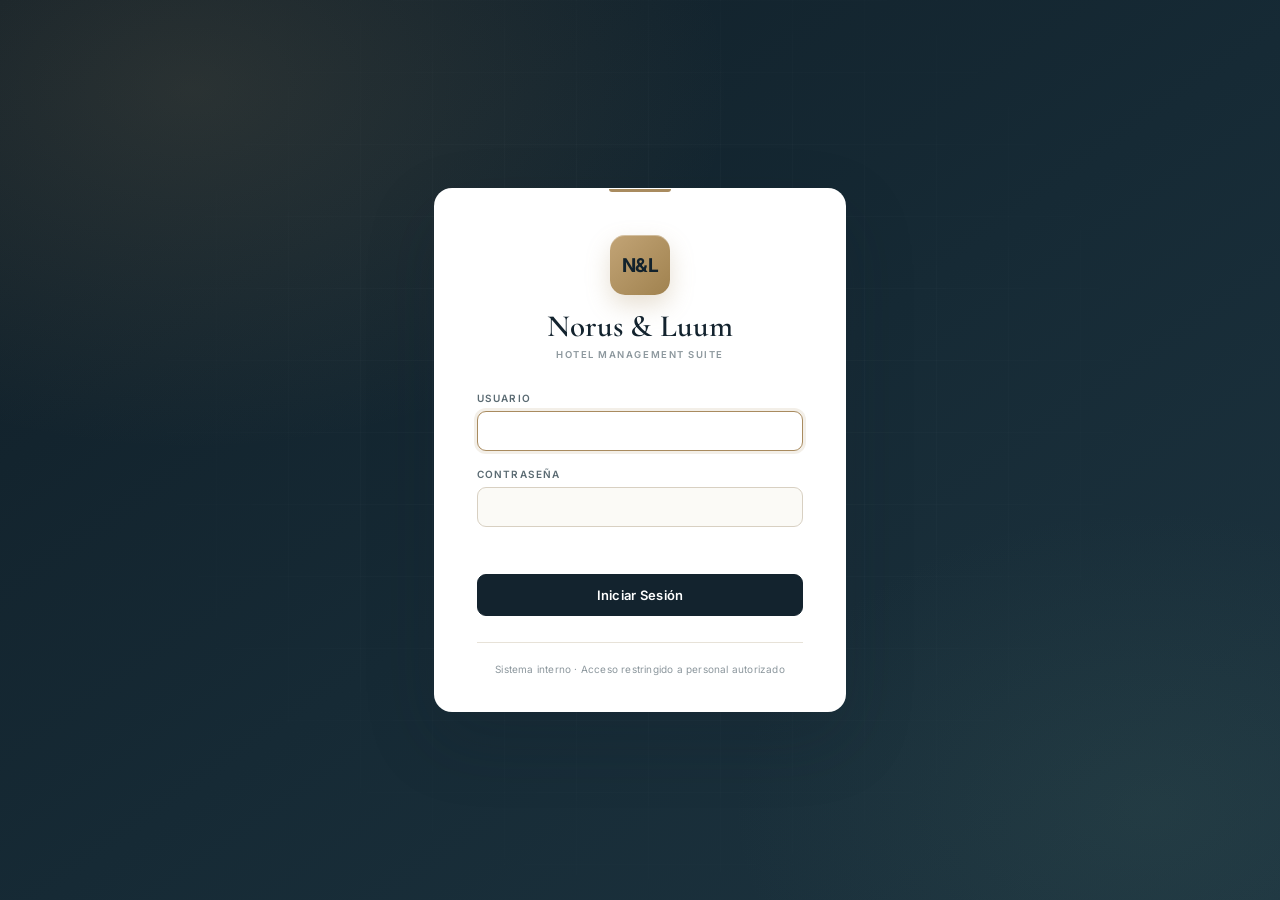
==== index.html @ a7871691 "Norus listo para Vercel" ====
<!DOCTYPE html>
<html lang="es">
<head>
    <meta charset="UTF-8">
    <meta name="viewport" content="width=device-width, initial-scale=1.0">
    <title>Norus Intelligence Platform · Dashboard Hotelero</title>
    <link rel="preconnect" href="https://fonts.googleapis.com">
    <link href="https://fonts.googleapis.com/css2?family=Cormorant+Garamond:wght@500;600;700&family=Inter:wght@300;400;500;600;700&display=swap" rel="stylesheet">
    <link rel="stylesheet" href="css/styles.css">
</head>
<body class="auth-pending">
    <div class="auth-loading" id="authLoading" role="status" aria-live="polite">
        <div class="auth-loading-card">
            <div class="brand-logo">N&amp;L</div>
            <p>Validando sesión…</p>
        </div>
    </div>
    <!-- ===== SIDEBAR ===== -->
    <aside class="sidebar" id="sidebar">
        <div class="brand">
            <div class="brand-logo">N&amp;L</div>
            <div class="brand-text">
                <h1>Norus &amp; Luum</h1>
                <span>Hotel Management Suite</span>
            </div>
        </div>
        <nav class="nav">
            <button class="nav-item active" data-view="resumen" title="Resumen Ejecutivo">
                <span class="nav-icon" aria-hidden="true"><svg viewBox="0 0 24 24" fill="none" stroke="currentColor" stroke-width="1.7" stroke-linecap="round" stroke-linejoin="round"><rect x="3" y="3" width="7" height="7" rx="1.5"/><rect x="14" y="3" width="7" height="7" rx="1.5"/><rect x="3" y="14" width="7" height="7" rx="1.5"/><rect x="14" y="14" width="7" height="7" rx="1.5"/></svg></span><span>Resumen Ejecutivo</span>
            </button>
            <button class="nav-item" data-view="ocupacion" title="Ocupación y Tarifas">
                <span class="nav-icon" aria-hidden="true"><svg viewBox="0 0 24 24" fill="none" stroke="currentColor" stroke-width="1.7" stroke-linecap="round" stroke-linejoin="round"><path d="M3 17l6-6 4 4 8-8"/><path d="M14 7h7v7"/></svg></span><span>Ocupación y Tarifas</span>
            </button>
            <button class="nav-item" data-view="habitaciones" title="Desempeño por tipo de habitación">
                <span class="nav-icon" aria-hidden="true"><svg viewBox="0 0 24 24" fill="none" stroke="currentColor" stroke-width="1.7" stroke-linecap="round" stroke-linejoin="round"><path d="M3 20V9a2 2 0 0 1 2-2h14a2 2 0 0 1 2 2v11"/><path d="M3 20h18"/><path d="M7 7V5a1 1 0 0 1 1-1h2a1 1 0 0 1 1 1v2"/><path d="M13 11h3"/></svg></span><span>Habitaciones</span>
            </button>
            <button class="nav-item" data-view="ingresos" title="Ingresos y Canales">
                <span class="nav-icon" aria-hidden="true"><svg viewBox="0 0 24 24" fill="none" stroke="currentColor" stroke-width="1.7" stroke-linecap="round" stroke-linejoin="round"><rect x="3" y="5" width="18" height="14" rx="2"/><path d="M3 10h18M7 15h4"/></svg></span><span>Ingresos y Canales</span>
            </button>
            <button class="nav-item" data-view="reservas" title="Anticipación y Nacionalidad">
                <span class="nav-icon" aria-hidden="true"><svg viewBox="0 0 24 24" fill="none" stroke="currentColor" stroke-width="1.7" stroke-linecap="round" stroke-linejoin="round"><rect x="3" y="5" width="18" height="16" rx="2"/><path d="M16 3v4M8 3v4M3 11h18"/></svg></span><span>Reservas y Mercados</span>
            </button>
            <button class="nav-item" data-view="marca" title="Comparación por propiedad">
                <span class="nav-icon" aria-hidden="true"><svg viewBox="0 0 24 24" fill="none" stroke="currentColor" stroke-width="1.7" stroke-linecap="round" stroke-linejoin="round"><path d="M4 21V6l8-3 8 3v15"/><path d="M9 21v-4h6v4"/><path d="M9 9h.01M15 9h.01M9 13h.01M15 13h.01"/></svg></span><span>Comparativa por propiedad</span>
            </button>
            <button class="nav-item" data-view="mercado" title="Benchmark con el mercado hotelero">
                <span class="nav-icon" aria-hidden="true"><svg viewBox="0 0 24 24" fill="none" stroke="currentColor" stroke-width="1.7" stroke-linecap="round" stroke-linejoin="round"><path d="M3 21h18"/><path d="M6 21V13"/><path d="M12 21V4"/><path d="M18 21V9"/><path d="M4 10l6-6 5 4 5-5"/></svg></span><span>Mercado</span>
            </button>
            <button class="nav-item" data-view="incidencias" title="Incidencias y Satisfacción">
                <span class="nav-icon" aria-hidden="true"><svg viewBox="0 0 24 24" fill="none" stroke="currentColor" stroke-width="1.7" stroke-linecap="round" stroke-linejoin="round"><path d="M12 3l2.9 6 6.6.9-4.8 4.6 1.2 6.5L12 18l-5.9 3 1.2-6.5L2.5 9.9 9.1 9z"/></svg></span><span>Incidencias y Satisfacción</span>
            </button>
            <button class="nav-item" data-view="operaciones" title="Operación hotelera diaria">
                <span class="nav-icon" aria-hidden="true"><svg viewBox="0 0 24 24" fill="none" stroke="currentColor" stroke-width="1.7" stroke-linecap="round" stroke-linejoin="round"><path d="M4 6h16M4 12h16M4 18h16"/><circle cx="9" cy="6" r="2"/><circle cx="15" cy="12" r="2"/><circle cx="8" cy="18" r="2"/></svg></span><span>Operación Hotelera</span>
            </button>
            <button class="nav-item" data-view="base" title="Gestión de Base de Datos (CRUD)">
                <span class="nav-icon" aria-hidden="true"><svg viewBox="0 0 24 24" fill="none" stroke="currentColor" stroke-width="1.7" stroke-linecap="round" stroke-linejoin="round"><ellipse cx="12" cy="5" rx="8" ry="3"/><path d="M4 5v14c0 1.7 3.6 3 8 3s8-1.3 8-3V5"/><path d="M4 12c0 1.7 3.6 3 8 3s8-1.3 8-3"/></svg></span><span>Base de Datos</span>
            </button>
            <button class="nav-item" data-view="auditoria" title="Registro de actividad y seguridad">
                <span class="nav-icon" aria-hidden="true"><svg viewBox="0 0 24 24" fill="none" stroke="currentColor" stroke-width="1.7" stroke-linecap="round" stroke-linejoin="round"><path d="M12 3l8 3v6c0 5-3.5 8-8 9-4.5-1-8-4-8-9V6z"/><path d="M9 12l2 2 4-4"/></svg></span><span>Auditoría</span>
            </button>
            <button class="nav-item" data-view="seguridad" title="Seguridad, MFA y permisos">
                <span class="nav-icon" aria-hidden="true"><svg viewBox="0 0 24 24" fill="none" stroke="currentColor" stroke-width="1.7" stroke-linecap="round" stroke-linejoin="round"><rect x="5" y="10" width="14" height="11" rx="2"/><path d="M8 10V7a4 4 0 0 1 8 0v3"/></svg></span><span>Seguridad y Acceso</span>
            </button>
        </nav>
        <div class="sidebar-foot">
            <div class="period-select">
                <label for="granularidad">Agrupar por</label>
                <select id="granularidad" aria-label="Agrupar métricas por">
                    <option value="dia">Día</option>
                    <option value="semana">Semana</option>
                    <option value="mes" selected>Mes</option>
                    <option value="anio">Año</option>
                </select>
            </div>
            <div class="period-select">
                <label for="desde">Desde</label>
                <input type="date" id="desde" aria-label="Fecha desde">
            </div>
            <div class="period-select">
                <label for="hasta">Hasta</label>
                <input type="date" id="hasta" aria-label="Fecha hasta">
            </div>
            <div class="period-select">
                <label for="propiedad">Propiedad</label>
                <select id="propiedad" aria-label="Filtrar por propiedad">
                    <option value="">Todas las propiedades</option>
                </select>
            </div>
            <div class="period-select">
                <label for="moneda">Moneda de análisis</label>
                <select id="moneda"><option value="CLP">CLP</option></select>
            </div>
            <div class="estado" id="estadoPMS">
                <span class="dot"></span> <span id="estadoTexto">Sin integración directa al PMS · importa una exportación</span>
            </div>
        </div>
    </aside>

    <!-- ===== MAIN ===== -->
    <main class="main">
        <header class="topbar">
            <button class="menu-toggle" id="menuToggle" aria-label="Abrir menú"><svg viewBox="0 0 24 24" fill="none" stroke="currentColor" stroke-width="1.8" stroke-linecap="round" aria-hidden="true"><path d="M4 7h16M4 12h16M4 17h16"/></svg></button>
            <div class="topbar-title">
                <h2 id="viewTitle">Resumen Ejecutivo</h2>
                <p id="viewSubtitle">Indicadores consolidados de gestión comercial y operativa</p>
            </div>
            <div class="topbar-actions">
                <button class="btn btn-upload" id="btnUpload"><svg viewBox="0 0 24 24" fill="none" stroke="currentColor" stroke-width="1.8" stroke-linecap="round" stroke-linejoin="round" aria-hidden="true"><path d="M12 16V4"/><path d="M7 9l5-5 5 5"/><path d="M4 20h16"/></svg><span>Subir Datos</span></button>
                <button class="btn btn-export" id="btnExport"><svg viewBox="0 0 24 24" fill="none" stroke="currentColor" stroke-width="1.8" stroke-linecap="round" stroke-linejoin="round" aria-hidden="true"><path d="M6 9V3h12v6"/><rect x="4" y="9" width="16" height="8" rx="2"/><path d="M8 17h8v4H8z"/></svg><span>Imprimir / PDF</span></button>
                <button class="btn btn-export" id="btnCSV"><svg viewBox="0 0 24 24" fill="none" stroke="currentColor" stroke-width="1.8" stroke-linecap="round" stroke-linejoin="round" aria-hidden="true"><path d="M12 4v12"/><path d="M7 11l5 5 5-5"/><path d="M4 20h16"/></svg><span>CSV</span></button>
                <div class="user-badge">
                    <div class="avatar">AD</div>
                    <button class="btn btn-logout" id="btnLogout" title="Cerrar sesión">Salir</button>
                </div>
            </div>
        </header>

        <div class="data-alert" id="dataAlert" role="status" hidden>
            <div>
                <strong>Aún no hay métricas cargadas.</strong>
                <span>Importa una exportación autorizada del PMS para activar los indicadores comerciales. Los módulos de operación hotelera funcionan de forma independiente.</span>
            </div>
            <button class="btn btn-primary" type="button" id="dataAlertUpload">Importar datos</button>
        </div>

        <!-- ===== VIEW: RESUMEN ===== -->
        <section class="view active" id="view-resumen">
            <div class="kpi-grid" id="kpiResumen"></div>
            <div class="grid-2">
                <div class="card">
                    <div class="card-head">
                        <h3 id="titleIngresos">Ingresos Mensuales</h3>
                        <span class="badge">RevPAR</span>
                    </div>
                    <canvas id="chartIngresos"></canvas>
                </div>
                <div class="card">
                    <div class="card-head">
                        <h3 id="titleOcupacionTarifa">Ocupación vs Tarifa Promedio</h3>
                        <span class="badge">Combinado</span>
                    </div>
                    <canvas id="chartOcupacionTarifa"></canvas>
                </div>
            </div>
            <div class="grid-3">
                <div class="card">
                    <div class="card-head"><h3>Participación por Canal</h3></div>
                    <canvas id="chartCanales"></canvas>
                </div>
                <div class="card">
                    <div class="card-head"><h3>Nacionalidades</h3></div>
                    <canvas id="chartNacionalidad"></canvas>
                </div>
                <div class="card">
                    <div class="card-head"><h3>Puntuación NPS</h3></div>
                    <div class="nps-box">
                        <div class="nps-score" id="npsScore">72</div>
                        <div class="nps-label">Índice NPS</div>
                        <div class="nps-gauge"><span id="npsGaugeFill"></span></div>
                        <p class="nps-legend">Promotores <b id="npsPromotores">58%</b> · Neutros <b id="npsNeutros">33%</b> · Detractores <b id="npsDetractores">9%</b></p>
                    </div>
                </div>
            </div>
        </section>

        <!-- ===== VIEW: OCUPACIÓN ===== -->
        <section class="view" id="view-ocupacion">
            <div class="kpi-grid" id="kpiOcupacion"></div>
            <div class="grid-2">
                <div class="card">
                    <div class="card-head"><h3 id="titleOcupacionMes">Ocupación por Mes</h3><span class="badge">%</span></div>
                    <canvas id="chartOcupacionMes"></canvas>
                </div>
                <div class="card">
                    <div class="card-head"><h3 id="titleADR">ADR vs RevPAR</h3><span class="badge" data-currency-label>Moneda</span></div>
                    <canvas id="chartADR"></canvas>
                </div>
            </div>
            <div class="grid-2">
                <div class="card">
                    <div class="card-head"><h3>Tarifa Promedio por Segmento</h3></div>
                    <canvas id="chartTarifaSegmento"></canvas>
                </div>
                <div class="card">
                    <div class="card-head"><h3>Ocupación por Día de Semana</h3></div>
                    <canvas id="chartDiaSemana"></canvas>
                </div>
            </div>
        </section>

        <!-- ===== VIEW: INGRESOS ===== -->
        <section class="view" id="view-ingresos">
            <div class="kpi-grid" id="kpiIngresos"></div>
            <div class="grid-2">
                <div class="card">
                    <div class="card-head"><h3>Ingresos por Canal de Venta</h3></div>
                    <canvas id="chartIngresosCanal"></canvas>
                </div>
                <div class="card">
                    <div class="card-head"><h3>Aportación por Canal (%)</h3></div>
                    <canvas id="chartAportacionCanal"></canvas>
                </div>
            </div>
            <div class="card">
                <div class="card-head"><h3>Ingresos por Tipo de Habitación</h3></div>
                <canvas id="chartIngresosHabitacion"></canvas>
            </div>
        </section>

        <!-- ===== VIEW: RESERVAS ===== -->
        <section class="view" id="view-reservas">
            <div class="kpi-grid" id="kpiReservas"></div>
            <div class="grid-2">
                <div class="card">
                    <div class="card-head"><h3>Anticipación de Reservas (Días)</h3></div>
                    <canvas id="chartAnticipacion"></canvas>
                </div>
                <div class="card">
                    <div class="card-head"><h3>Nacionalidad de Huéspedes</h3></div>
                    <canvas id="chartNacionalidad2"></canvas>
                </div>
            </div>
            <div class="grid-2">
                <div class="card">
                    <div class="card-head"><h3>Distribución por Nacionalidad</h3></div>
                    <canvas id="chartNacionalidadTorta"></canvas>
                </div>
                <div class="card">
                    <div class="card-head"><h3>Anticipación por Canal</h3></div>
                    <canvas id="chartAnticipacionCanal"></canvas>
                </div>
            </div>
        </section>

        <!-- ===== VIEW: COMPARATIVA POR PROPIEDAD ===== -->
        <section class="view" id="view-marca">
            <div class="kpi-grid" id="kpiMarca"></div>
            <div class="grid-2">
                <div class="card">
                    <div class="card-head"><h3>Ocupación Mensual por Marca</h3><span class="badge">%</span></div>
                    <canvas id="chartOcupacionMarca"></canvas>
                </div>
                <div class="card">
                    <div class="card-head"><h3>Tarifa Promedio (ADR) por Marca</h3><span class="badge" data-currency-label>Moneda</span></div>
                    <canvas id="chartADRMarca"></canvas>
                </div>
            </div>
            <div class="grid-2">
                <div class="card">
                    <div class="card-head"><h3>Ingresos Mensuales por Marca</h3><span class="badge" data-currency-label>Moneda</span></div>
                    <canvas id="chartIngresosMarca"></canvas>
                </div>
                <div class="card">
                    <div class="card-head"><h3>Estacionalidad por segmento (reservas por mes)</h3><span class="badge">demanda</span></div>
                    <canvas id="chartEstacionalidad"></canvas>
                </div>
            </div>
            <div class="grid-2">
                <div class="card">
                    <div class="card-head"><h3>ADR y ocupación mensual</h3><span class="badge">revenue</span></div>
                    <canvas id="chartRevenue"></canvas>
                </div>
                <div class="card">
                    <div class="card-head"><h3>Mix de Nacionalidades por Marca</h3><span class="badge">mercado</span></div>
                    <canvas id="chartNacionalidadMarca"></canvas>
                </div>
            </div>
            <div class="card">
                <div class="card-head"><h3>Participación de Ingresos por Marca (Unificación)</h3><span class="badge">visión consolidada</span></div>
                <canvas id="chartIngresosTortaMarca"></canvas>
            </div>
        </section>

        <!-- ===== VIEW: INCIDENCIAS ===== -->
        <section class="view" id="view-incidencias">
            <div class="kpi-grid" id="kpiIncidencias"></div>
            <div class="grid-2">
                <div class="card">
                    <div class="card-head"><h3>Incidencias por Tipo</h3></div>
                    <canvas id="chartIncidencias"></canvas>
                </div>
                <div class="card">
                    <div class="card-head"><h3>Tiempo de Resolución (Horas)</h3></div>
                    <canvas id="chartResolucion"></canvas>
                </div>
            </div>
            <div class="grid-2">
                <div class="card">
                    <div class="card-head"><h3>Satisfacción por Área</h3></div>
                    <canvas id="chartSatisfaccionArea"></canvas>
                </div>
                <div class="card">
                    <div class="card-head"><h3>Encuestas de Satisfacción</h3></div>
                    <canvas id="chartEncuestas"></canvas>
                </div>
            </div>
        </section>

        <!-- ===== VIEW: HABITACIONES ===== -->
        <section class="view" id="view-habitaciones">
            <div class="ops-toolbar">
                <label for="roomProperty">Propiedad</label>
                <select id="roomProperty" aria-label="Propiedad para habitaciones"><option value="">Todas las propiedades</option></select>
                <button class="btn btn-ghost" id="roomRefresh" type="button"><svg viewBox="0 0 24 24" fill="none" stroke="currentColor" stroke-width="1.8" stroke-linecap="round" stroke-linejoin="round" aria-hidden="true"><path d="M20 11a8 8 0 1 0-2.3 5.6"/><path d="M20 4v7h-7"/></svg><span>Actualizar habitaciones</span></button>
            </div>
            <div class="kpi-grid" id="roomKpis" aria-live="polite"></div>
            <div class="grid-2">
                <article class="card">
                    <div class="card-head"><h3>Ocupación, ADR y RevPAR por tipo</h3><span class="badge">capacidad declarada</span></div>
                    <div class="table-wrap">
                        <table class="crud-table" id="roomTypesTable">
                            <thead>
                                <tr>
                                    <th>Propiedad</th>
                                    <th>Tipo de habitación</th>
                                    <th>Habitaciones</th>
                                    <th>Reservas</th>
                                    <th>Noches</th>
                                    <th>Ocupación</th>
                                    <th>ADR</th>
                                    <th>RevPAR</th>
                                </tr>
                            </thead>
                            <tbody></tbody>
                        </table>
                    </div>
                    <p class="ops-empty" id="roomTypesEmpty" hidden>Sin tipos configurados. Declara la capacidad para calcular ocupación por tipo.</p>
                </article>
                <article class="card">
                    <div class="card-head"><h3>Mix de noches vendidas por tipo</h3><span class="badge">reservas del período</span></div>
                    <canvas id="chartRoomMix" height="260"></canvas>
                </article>
            </div>
            <article class="card view-block">
                <div class="card-head">
                    <h3>Ocupación y tarifas por dormitorio</h3>
                    <span class="badge" id="roomNumberCount">0</span>
                </div>
                <p class="ops-note">Desglose por número de habitación: noches vendidas, ocupación del período, ADR, ingresos e incidencias abiertas. Pulsa una incidencia para abrir su contexto de huésped en Operación Hotelera.</p>
                <div class="table-wrap room-detail-wrap">
                    <table class="crud-table" id="roomNumberTable">
                        <thead>
                            <tr>
                                <th>Habitación</th>
                                <th>Propiedad</th>
                                <th>Tipo</th>
                                <th>Huésped actual</th>
                                <th>Reservas</th>
                                <th>Noches</th>
                                <th>Ocupación</th>
                                <th>ADR</th>
                                <th>Ingresos</th>
                                <th>Incidencias</th>
                            </tr>
                        </thead>
                        <tbody></tbody>
                    </table>
                </div>
                <p class="ops-empty" id="roomNumberEmpty" hidden>Sin estancias con número de habitación para el período seleccionado.</p>
            </article>
            <div class="grid-2 view-block">
                <article class="card">
                    <div class="card-head"><h3>Capacidad declarada</h3><span class="badge">obligatoria</span></div>
                    <p class="ops-note">La ocupación por tipo solo se calcula con la capacidad declarada aquí. Si falta, la plataforma muestra «—» en lugar de estimar habitaciones.</p>
                    <form id="capacityForm" class="ops-form">
                        <label class="ops-field">Propiedad
                            <select id="capProperty" name="marca_id" required><option value="">Selecciona una propiedad</option></select>
                        </label>
                        <label class="ops-field">Tipo de habitación
                            <select id="capType" name="tipo_habitacion" required><option value="">Selecciona un tipo</option></select>
                        </label>
                        <label class="ops-field">Habitaciones disponibles
                            <input type="number" id="capRooms" name="habitaciones" min="0" step="1" value="0" required>
                        </label>
                        <button class="btn btn-primary" type="submit" id="capSave">Guardar capacidad</button>
                    </form>
                    <div class="table-wrap" style="margin-top:16px">
                        <table class="crud-table" id="capacityTable">
                            <thead>
                                <tr><th>Propiedad</th><th>Tipo</th><th>Habitaciones</th><th>Actualizado por</th><th>Acción</th></tr>
                            </thead>
                            <tbody></tbody>
                        </table>
                    </div>
                    <p class="ops-empty" id="capacityEmpty" hidden>Sin capacidad declarada todavía.</p>
                </article>
                <article class="card">
                    <div class="card-head"><h3>Detalle de estancias</h3><span class="badge" id="roomDetailCount">0</span></div>
                    <div class="table-wrap room-detail-wrap">
                        <table class="crud-table" id="roomDetailTable">
                            <thead>
                                <tr>
                                    <th>Habitación</th>
                                    <th>Propiedad</th>
                                    <th>Tipo</th>
                                    <th>Huésped</th>
                                    <th>Entrada</th>
                                    <th>Noches</th>
                                    <th>Valor</th>
                                    <th>Incid.</th>
                                </tr>
                            </thead>
                            <tbody></tbody>
                        </table>
                    </div>
                    <p class="ops-empty" id="roomDetailEmpty" hidden>Sin estancias para el período seleccionado.</p>
                </article>
            </div>
        </section>

        <!-- ===== VIEW: MERCADO ===== -->
        <section class="view" id="view-mercado">
            <div class="ops-toolbar">
                <label for="marketMetric">Métrica</label>
                <select id="marketMetric" aria-label="Métrica de comparación">
                    <option value="adr">ADR</option>
                    <option value="precio">Precio público a largo plazo</option>
                    <option value="revpar">RevPAR</option>
                    <option value="ocupacion">Ocupación</option>
                </select>
                <label for="marketProperty">Propiedad</label>
                <select id="marketProperty" aria-label="Propiedad para comparación"><option value="">Todas las propiedades</option></select>
                <label for="marketGranularity">Granularidad</label>
                <select id="marketGranularity" aria-label="Granularidad de comparación">
                    <option value="mes">Mes</option>
                    <option value="anio">Año</option>
                </select>
                <button class="btn btn-ghost" id="marketRefresh" type="button"><svg viewBox="0 0 24 24" fill="none" stroke="currentColor" stroke-width="1.8" stroke-linecap="round" stroke-linejoin="round" aria-hidden="true"><path d="M20 11a8 8 0 1 0-2.3 5.6"/><path d="M20 4v7h-7"/></svg><span>Actualizar comparación</span></button>
                <button class="btn btn-ghost" id="marketPublicRefresh" type="button" title="Sincroniza APIs públicas sin clave: EA Hospitality Pulse y Apartments Zürich"><svg viewBox="0 0 24 24" fill="none" stroke="currentColor" stroke-width="1.8" stroke-linecap="round" stroke-linejoin="round" aria-hidden="true"><path d="M12 3v12"/><path d="M7 10l5 5 5-5"/><path d="M4 21h16"/></svg><span>Sincronizar API pública</span></button>
            </div>
            <div class="kpi-grid" id="marketKpis" aria-live="polite"></div>
            <article class="card">
                <div class="card-head"><h3>Hotel vs mercado hotelero</h3><span class="badge">referencias públicas</span></div>
                <canvas id="chartMarket" height="280"></canvas>
                <p class="ops-note" id="marketNote"></p>
                <p class="ops-note" id="marketPublicNote">Fuentes públicas sin clave: EA Hospitality Pulse (tarifas hoteleras publicadas, USD) y Apartments Zürich (precios de larga estancia, CHF), con conversión pública a la moneda seleccionada. La sincronización es manual y registra la atribución de cada dato.</p>
            </article>
            <div class="grid-2" style="margin-top:18px">
                <article class="card">
                    <div class="card-head"><h3>Registrar referencia pública</h3><span class="badge">fuente obligatoria</span></div>
                    <form id="marketForm" class="ops-form">
                        <label class="ops-field">Propiedad (opcional)
                            <select id="marketFormProperty" name="propiedad_id"><option value="">Referencia global</option></select>
                        </label>
                        <label class="ops-field">Fuente
                            <input type="text" name="fuente" maxlength="180" placeholder="Informe STR, Observatorio turístico…" required>
                        </label>
                        <label class="ops-field">URL de la fuente
                            <input type="url" name="url" maxlength="500" placeholder="https://…">
                        </label>
                        <label class="ops-field">Tipo
                            <select name="tipo">
                                <option value="mercado">Mercado</option>
                                <option value="competencia">Competencia</option>
                                <option value="referencia">Referencia</option>
                                <option value="otro">Otro</option>
                            </select>
                        </label>
                        <label class="ops-field">Métrica
                            <select name="metrica">
                                <option value="adr">ADR</option>
                                <option value="precio">Precio público a largo plazo</option>
                                <option value="revpar">RevPAR</option>
                                <option value="ocupacion">Ocupación</option>
                            </select>
                        </label>
                        <label class="ops-field">Período (YYYY-MM o YYYY)
                            <input type="text" name="periodo" pattern="\d{4}(-\d{2})?" placeholder="2026-03" required>
                        </label>
                        <label class="ops-field">Valor
                            <input type="number" name="valor" min="0" step="0.01" required>
                        </label>
                        <label class="ops-field">Moneda ISO
                            <input type="text" name="moneda" minlength="3" maxlength="3" pattern="[A-Za-z]{3}" value="CLP" required>
                        </label>
                        <label class="ops-field">Tipo de habitación (opcional)
                            <input type="text" name="tipo_habitacion" maxlength="100">
                        </label>
                        <label class="ops-field">Notas
                            <textarea name="notas" rows="2" maxlength="2000"></textarea>
                        </label>
                        <button class="btn btn-primary" type="submit" id="marketSave">Guardar referencia</button>
                    </form>
                    <div class="market-import">
                        <label class="btn btn-ghost" for="marketFile"><svg viewBox="0 0 24 24" fill="none" stroke="currentColor" stroke-width="1.7" stroke-linecap="round" stroke-linejoin="round" aria-hidden="true"><path d="M12 16V4"/><path d="M7 9l5-5 5 5"/><path d="M4 20h16"/></svg><span>Importar CSV / TSV / XLSX / JSON</span></label>
                        <input type="file" id="marketFile" accept=".csv,.tsv,.xlsx,.json" hidden>
                        <span class="ops-note">Columnas: fuente, metrica (adr, precio, revpar, ocupacion), periodo, valor, moneda, url, tipo_habitacion, notas, propiedad.</span>
                    </div>
                    <p class="ops-note">La métrica «precio» compara tarifas públicas de largo plazo (rack o larga estancia). Puedes registrar referencias manuales, importarlas o sincronizarlas con el botón «Sincronizar API pública»; en todos los casos la fuente y el período quedan verificables.</p>
                </article>
                <article class="card">
                    <div class="card-head"><h3>Referencias registradas</h3><span class="badge" id="marketCount">0</span></div>
                    <div class="table-wrap">
                        <table class="crud-table" id="marketTable">
                            <thead>
                                <tr>
                                    <th>Período</th>
                                    <th>Métrica</th>
                                    <th>Valor</th>
                                    <th>Fuente</th>
                                    <th>Propiedad</th>
                                    <th>Acción</th>
                                </tr>
                            </thead>
                            <tbody></tbody>
                        </table>
                    </div>
                    <p class="ops-empty" id="marketTableEmpty" hidden>Sin referencias registradas. Agrega una o importa un archivo autorizado.</p>
                </article>
            </div>
        </section>

        <section class="view" id="view-operaciones">
            <div class="ops-toolbar">
                <label for="opsProperty">Propiedad</label>
                <select id="opsProperty"><option value="">Todas las propiedades</option></select>
                <label for="opsRoomFilter">Habitación</label>
                <input type="text" id="opsRoomFilter" maxlength="30" placeholder="Ej. 204" aria-label="Filtrar incidencias por habitación">
                <button class="btn btn-ghost" id="opsRefresh" type="button"><svg viewBox="0 0 24 24" fill="none" stroke="currentColor" stroke-width="1.8" stroke-linecap="round" stroke-linejoin="round" aria-hidden="true"><path d="M20 11a8 8 0 1 0-2.3 5.6"/><path d="M20 4v7h-7"/></svg><span>Actualizar operación</span></button>
            </div>
            <div class="kpi-grid" id="opsKpis" aria-live="polite"></div>
            <div class="ops-layout">
                <article class="card ops-card">
                    <div class="card-head"><h3 id="opsFormTitle">Crear tarea operativa</h3><span class="badge">control diario</span></div>
                    <form id="opsForm" class="ops-form"></form>
                    <p class="ops-note">Los cambios quedan registrados en la base de datos y en la auditoría.</p>
                </article>
                <article class="card ops-card">
                    <div class="card-head"><h3>Tablero de operación</h3></div>
                    <div class="ops-tabs" id="opsTabs" role="tablist" aria-label="Módulos operativos"></div>
                    <div class="table-wrap ops-table-wrap">
                        <table class="crud-table" id="opsTable"><thead></thead><tbody></tbody></table>
                    </div>
                    <div class="ops-context" id="opsGuestContext" hidden></div>
                    <p class="ops-empty" id="opsEmpty" hidden>No hay registros para los filtros actuales.</p>
                </article>
            </div>
        </section>

        <!-- ===== VIEW: BASE DE DATOS (CRUD) ===== -->
        <section class="view" id="view-base">
            <div class="crud-header">
                <div class="crud-title">
                    <h3>Gestión de Reservas</h3>
                    <p id="crudCountText">Editando la base de datos activa</p>
                </div>
                <div class="crud-actions">
                    <button class="btn btn-primary" id="btnNuevo"><svg viewBox="0 0 24 24" fill="none" stroke="currentColor" stroke-width="1.9" stroke-linecap="round" aria-hidden="true"><path d="M12 5v14M5 12h14"/></svg><span>Nueva Reserva</span></button>
                </div>
            </div>
            <div class="card">
                <div class="card-head">
                    <h3>Registros de la Base de Datos</h3>
                    <div class="crud-filters">
                        <input type="text" id="crudBuscar" placeholder="Buscar en registros...">
                        <select id="crudFiltroCanal">
                            <option value="">Todos los canales</option>
                        </select>
                    </div>
                </div>
                <div class="table-wrap">
                    <table class="crud-table" id="crudTable">
                        <thead>
                            <tr>
                                <th>Código</th>
                                <th>Huésped</th>
                                <th>Habitación</th>
                                <th>Nacionalidad</th>
                                <th>Canal</th>
                                <th>Fecha</th>
                                <th>Valor</th>
                                <th>Estado</th>
                                <th>Acciones</th>
                            </tr>
                        </thead>
                        <tbody id="crudBody"></tbody>
                    </table>
                    <div class="crud-empty" id="crudEmpty" style="display:none">
                        <p>No hay registros. Crea una reserva o importa una base de datos.</p>
                    </div>
                </div>
                <div class="crud-pagination" id="crudPagination"></div>
            </div>
        </section>

        <!-- ===== VIEW: AUDITORÍA ===== -->
        <section class="view" id="view-auditoria">
            <div class="crud-header">
                <div class="crud-title">
                    <h3>Registro de Auditoría</h3>
                    <p id="auditCountText">Eventos de seguridad y actividad</p>
                </div>
                <div class="crud-actions">
                    <button class="btn btn-ghost" id="btnAuditRefresh"><svg viewBox="0 0 24 24" fill="none" stroke="currentColor" stroke-width="1.8" stroke-linecap="round" stroke-linejoin="round" aria-hidden="true"><path d="M20 11a8 8 0 1 0-2.3 5.6"/><path d="M20 4v7h-7"/></svg><span>Actualizar</span></button>
                </div>
            </div>
            <div class="card">
                <div class="card-head">
                    <h3>Eventos registrados</h3>
                </div>
                <div class="table-wrap">
                    <table class="crud-table" id="auditTable">
                        <thead>
                            <tr>
                                <th>Fecha y hora</th>
                                <th>Acción</th>
                                <th>Usuario</th>
                                <th>Detalle</th>
                            </tr>
                        </thead>
                        <tbody id="auditBody"></tbody>
                    </table>
                    <div class="crud-empty" id="auditEmpty" style="display:none">
                        <p>Sin eventos registrados aún.</p>
                    </div>
                </div>
            </div>
        </section>
        <!-- ===== VIEW: SEGURIDAD Y ACCESO ===== -->
        <section class="view" id="view-seguridad">
            <div class="grid-2">
                <article class="card">
                    <div class="card-head">
                        <h3>Autenticación en dos pasos (MFA)</h3>
                        <span class="badge" id="mfaBadge">desconocido</span>
                    </div>
                    <p class="ops-note" id="mfaStatus">Comprobando estado…</p>

                    <div id="mfaEnablePanel" hidden>
                        <p class="modal-hint">
                            Escanea el código en tu aplicación de autenticación (Google Authenticator,
                            Microsoft Authenticator, 1Password…) o introduce la clave secreta manualmente.
                        </p>
                        <div class="secret-box">
                            <span>Clave secreta</span>
                            <code id="mfaSecret">—</code>
                        </div>
                        <div class="secret-box">
                            <span>URI otpauth</span>
                            <code id="mfaUri" style="word-break:break-all">—</code>
                        </div>
                        <div class="inline-form">
                            <input type="text" id="mfaEnableCode" inputmode="numeric" maxlength="12"
                                   placeholder="Código de 6 dígitos" aria-label="Código de verificación">
                            <button class="btn btn-primary" id="mfaEnableBtn" type="button">Activar MFA</button>
                        </div>
                        <div class="backup-codes" id="mfaBackupCodes" hidden>
                            <p><b>Guarda estos códigos de respaldo.</b> Cada uno se puede usar una sola vez
                            y no se volverán a mostrar.</p>
                            <ul id="mfaBackupList"></ul>
                        </div>
                    </div>

                    <button class="btn btn-ghost" id="mfaSetupBtn" type="button" hidden>Configurar MFA</button>

                    <form id="mfaDisableForm" class="ops-form" hidden>
                        <p class="ops-note">Para desactivar MFA confirma tu contraseña y un código válido.</p>
                        <label class="ops-field">Contraseña
                            <input type="password" id="mfaDisablePass" autocomplete="current-password" required>
                        </label>
                        <label class="ops-field">Código MFA o de respaldo
                            <input type="text" id="mfaDisableCode" maxlength="32" required>
                        </label>
                        <button class="btn btn-ghost" type="submit">Desactivar MFA</button>
                    </form>
                </article>

                <article class="card">
                    <div class="card-head"><h3>Cambiar contraseña</h3><span class="badge">sesión</span></div>
                    <form id="passwordForm" class="ops-form">
                        <label class="ops-field">Contraseña actual
                            <input type="password" id="passActual" autocomplete="current-password" required>
                        </label>
                        <label class="ops-field">Nueva contraseña
                            <input type="password" id="passNueva" minlength="12" autocomplete="new-password" required>
                        </label>
                        <label class="ops-field">Repetir nueva contraseña
                            <input type="password" id="passConfirm" minlength="12" autocomplete="new-password" required>
                        </label>
                        <p class="ops-note">Mínimo 12 caracteres y 3 de estos tipos: mayúsculas,
                        minúsculas, números o símbolos. Al cambiarla se cierran las demás sesiones.</p>
                        <button class="btn btn-primary" type="submit">Actualizar contraseña</button>
                    </form>
                </article>
            </div>

            <article class="card" id="adminUsersPanel" hidden>
                <div class="card-head">
                    <h3>Usuarios, roles y permisos por propiedad</h3>
                    <span class="badge">solo administradores</span>
                </div>
                <p class="modal-hint">
                    Asigna explícitamente las propiedades que cada usuario puede consultar y operar.
                    Los administradores y las cuentas con acceso global ven todas las propiedades.
                </p>
                <form id="userCreateForm" class="form-grid">
                    <div class="form-field">
                        <label for="uUsername">Usuario</label>
                        <input type="text" id="uUsername" minlength="3" maxlength="100" required>
                    </div>
                    <div class="form-field">
                        <label for="uPassword">Contraseña inicial</label>
                        <input type="password" id="uPassword" minlength="12" autocomplete="new-password" required>
                    </div>
                    <div class="form-field">
                        <label for="uEmail">Correo (para SSO)</label>
                        <input type="email" id="uEmail" maxlength="255" autocomplete="off">
                    </div>
                    <div class="form-field">
                        <label for="uRol">Rol</label>
                        <select id="uRol">
                            <option value="lector">Lector</option>
                            <option value="editor">Editor</option>
                            <option value="admin">Administrador</option>
                        </select>
                    </div>
                    <div class="form-field">
                        <label for="uProps">Propiedades asignadas</label>
                        <select id="uProps" multiple size="4"></select>
                    </div>
                    <div class="form-field">
                        <label for="uAllProps">Acceso global</label>
                        <label class="check-line">
                            <input type="checkbox" id="uAllProps"> Ver todas las propiedades
                        </label>
                    </div>
                    <div class="form-field" style="grid-column:1/-1">
                        <button class="btn btn-primary" type="submit" style="justify-self:start">Crear usuario</button>
                    </div>
                </form>
                <div class="table-wrap">
                    <table class="crud-table" id="usersTable">
                        <thead>
                            <tr>
                                <th>Usuario</th>
                                <th>Correo</th>
                                <th>Rol</th>
                                <th>MFA</th>
                                <th>Acceso</th>
                                <th>Propiedades / acciones</th>
                            </tr>
                        </thead>
                        <tbody id="usersBody"></tbody>
                    </table>
                    <div class="crud-empty" id="usersEmpty" style="display:none">
                        <p>Sin usuarios registrados.</p>
                    </div>
                </div>
            </article>
        </section>
    </main>

    <!-- ===== MODAL: SUBIR DATOS ===== -->
    <div class="modal-overlay" id="modalOverlay" aria-hidden="true">
        <div class="modal" role="dialog" aria-modal="true" aria-labelledby="uploadModalTitle">
            <div class="modal-head">
                <h3 id="uploadModalTitle">Importar Base de Datos</h3>
                <button class="modal-close" id="modalClose" aria-label="Cerrar"><svg viewBox="0 0 24 24" fill="none" stroke="currentColor" stroke-width="2" stroke-linecap="round" aria-hidden="true"><path d="M6 6l12 12M18 6L6 18"/></svg></button>
            </div>

            <!-- Paso 1: seleccionar archivo -->
            <div class="modal-step" id="stepFile">
                <p class="modal-hint">Importa exportaciones autorizadas desde tu PMS en <b>CSV, TSV, Excel XLSX o JSON</b>.
                Revisa la vista previa, asigna columnas y el servidor validará y registrará la carga.</p>
                <div class="dropzone" id="dropzone">
                    <input type="file" id="fileInput" accept=".csv,.tsv,.xlsx,.json">
                    <div class="dz-content">
                        <div class="dz-icon"><svg viewBox="0 0 24 24" fill="none" stroke="currentColor" stroke-width="1.6" stroke-linecap="round" stroke-linejoin="round" aria-hidden="true"><path d="M12 16V4"/><path d="M7 9l5-5 5 5"/><path d="M4 20h16"/></svg></div>
                        <p><b>Arrastra y suelta</b> tu archivo aquí</p>
                        <p class="dz-sub">o haz clic para seleccionarlo</p>
                        <span class="dz-formats">CSV · TSV · XLSX · JSON · Máximo 10 MB y 20.000 filas</span>
                    </div>
                </div>
                <div class="file-info" id="fileInfo" style="display:none">
                    <div class="file-chip">
                        <span class="file-ext" id="fileExt">.csv</span>
                        <div>
                            <div class="file-name" id="fileName"></div>
                            <div class="file-size" id="fileSize"></div>
                        </div>
                        <button class="file-x" id="fileClear" title="Quitar" aria-label="Quitar archivo"><svg viewBox="0 0 24 24" fill="none" stroke="currentColor" stroke-width="2" stroke-linecap="round" aria-hidden="true"><path d="M6 6l12 12M18 6L6 18"/></svg></button>
                    </div>
                    <div class="file-validate">
                        <span id="validateMsg"></span>
                        <button class="btn btn-primary" id="btnNext">Continuar <span>→</span></button>
                    </div>
                </div>
                <div class="template-toggle">
                    <button class="btn btn-ghost" id="btnTemplate"><svg viewBox="0 0 24 24" fill="none" stroke="currentColor" stroke-width="1.7" stroke-linecap="round" stroke-linejoin="round" aria-hidden="true"><path d="M14 3H7a2 2 0 0 0-2 2v14a2 2 0 0 0 2 2h10a2 2 0 0 0 2-2V8z"/><path d="M14 3v5h5"/><path d="M9 13h6M9 17h4"/></svg><span>Descargar plantilla vacía (CSV)</span></button>
                </div>
            </div>

            <!-- Paso 2: mapeo de columnas -->
            <div class="modal-step" id="stepMap" style="display:none">
                <p class="modal-hint">Asigna cada columna a su campo. El servidor aplicará este mapeo al cargar los datos; sin información real, los indicadores permanecerán vacíos.</p>
                <div class="preview" id="dataPreview"></div>
                <div class="mapping" id="mapping"></div>
                <div class="modal-actions">
                    <button class="btn btn-ghost" id="btnBack">← Volver</button>
                    <button class="btn btn-primary" id="btnApply">Procesar e importar <span>→</span></button>
                </div>
            </div>
        </div>
    </div>

    <!-- ===== MODAL: FORMULARIO CRUD ===== -->
    <div class="modal-overlay" id="crudModalOverlay" aria-hidden="true">
        <div class="modal modal-sm" role="dialog" aria-modal="true" aria-labelledby="crudModalTitle">
            <div class="modal-head">
                <h3 id="crudModalTitle">Nueva Reserva</h3>
                <button class="modal-close" id="crudModalClose" aria-label="Cerrar"><svg viewBox="0 0 24 24" fill="none" stroke="currentColor" stroke-width="2" stroke-linecap="round" aria-hidden="true"><path d="M6 6l12 12M18 6L6 18"/></svg></button>
            </div>
            <div class="modal-step">
                <input type="hidden" id="crudId">
                <form id="crudForm">
                    <div class="form-grid">
                        <div class="form-field">
                            <label>Código</label>
                            <input type="text" id="fCodigo" placeholder="RES-10240">
                        </div>
                        <div class="form-field">
                            <label>Huésped</label>
                            <input type="text" id="fHuesped" placeholder="Nombre del huésped" required>
                        </div>
                        <div class="form-field">
                            <label for="fHabitacion">Habitación</label>
                            <input type="text" id="fHabitacion" maxlength="30" placeholder="Ej. 304">
                        </div>
                        <div class="form-field">
                            <label>Nacionalidad</label>
                            <select id="fNacionalidad">
                                <option>EE.UU.</option><option>México</option><option>Canadá</option>
                                <option>Europa</option><option>Sudamérica</option><option>Asia</option>
                                <option>Otros</option>
                            </select>
                        </div>
                        <div class="form-field">
                            <label>Canal de Venta</label>
                            <select id="fCanal">
                                <option>Directa Web</option><option>OTA</option><option>GDS</option>
                                <option>Tour Operador</option><option>Walk-in</option><option>Corporativo</option>
                            </select>
                        </div>
                        <div class="form-field">
                            <label>Fecha</label>
                            <input type="date" id="fFecha" required>
                        </div>
                        <div class="form-field">
                            <label>Valor</label>
                            <input type="number" id="fValor" min="0" step="0.01" placeholder="1200" required>
                        </div>
                        <div class="form-field">
                            <label for="fMoneda">Moneda ISO 4217</label>
                            <input type="text" id="fMoneda" minlength="3" maxlength="3" pattern="[A-Z]{3}" value="CLP" required>
                        </div>
                        <div class="form-field">
                            <label>Estado</label>
                            <select id="fEstado">
                                <option>Confirmada</option><option>Check-in</option><option>Check-out</option>
                                <option>Waitlist</option><option>Cancelada</option>
                            </select>
                        </div>
                    </div>
                    <div class="modal-actions">
                        <button type="button" class="btn btn-ghost" id="crudCancel">Cancelar</button>
                        <button type="submit" class="btn btn-primary" id="crudSave">Guardar</button>
                    </div>
                </form>
            </div>
        </div>
    </div>

    <!-- ===== MODAL: PDF EXPORTADO ===== -->
    <div class="modal-overlay" id="pdfModalOverlay" aria-hidden="true">
        <div class="modal modal-sm" role="dialog" aria-modal="true" aria-labelledby="pdfModalTitle">
            <div class="modal-head">
                <h3 id="pdfModalTitle">PDF exportado</h3>
                <button class="modal-close" id="pdfModalClose" aria-label="Cerrar"><svg viewBox="0 0 24 24" fill="none" stroke="currentColor" stroke-width="2" stroke-linecap="round" aria-hidden="true"><path d="M6 6l12 12M18 6L6 18"/></svg></button>
            </div>
            <div class="modal-step">
                <p class="modal-hint">El PDF se descargó como <b>NorusLuum_Dashboard.pdf</b>. ¿Deseas enviarlo directamente a la impresora?</p>
                <div class="modal-actions">
                    <button type="button" class="btn btn-ghost" id="pdfModalCancel">Cerrar</button>
                    <button type="button" class="btn btn-primary" id="pdfModalPrint"><svg viewBox="0 0 24 24" fill="none" stroke="currentColor" stroke-width="1.7" stroke-linecap="round" stroke-linejoin="round" aria-hidden="true"><path d="M7 8V4h10v4"/><rect x="4" y="8" width="16" height="8" rx="1.5"/><path d="M7 16h10v4H7z"/></svg><span>Imprimir</span></button>
                </div>
            </div>
        </div>
    </div>

    <!-- Toast notifications -->
    <div class="toast" id="toast"></div>

    <script src="vendor/chart.umd.min.js"></script>
    <script src="vendor/papaparse.min.js"></script>
    <script src="vendor/xlsx.full.min.js"></script>
    <script src="data/datos.js"></script>
    <script src="js/api.js"></script>
    <script src="js/importador.js"></script>
    <script src="js/upload-ui.js"></script>
    <script src="js/crud.js"></script>
    <script src="js/app.js"></script>
    <script src="js/operaciones.js"></script>
    <script src="js/habitaciones.js"></script>
    <script src="js/mercado.js"></script>
</body>
</html>
---- css/styles.css ----
/* ============================================================
   NORUS & LUUM · Dashboard Hotelero
   Identidad: azul tinta, latón, salvia y marfil.
   ============================================================ */
:root {
    --sidebar-w: 268px;

    /* Marca */
    --ink: #13232e;
    --ink-2: #1c3340;
    --navy: #1e3a4a;
    --brass: #a98b5f;
    --brass-2: #8d7148;
    --brass-soft: #f2ebdd;
    --sage: #4f7466;
    --sage-2: #3f5e53;
    --sage-soft: #eaf0ec;

    /* Neutros */
    --bg: #f7f5f0;
    --surface: #ffffff;
    --surface-2: #fbfaf6;
    --text: #1f2e36;
    --text-2: #5a6a72;
    --muted: #8c979d;
    --border: #e7e2d8;
    --border-strong: #d8d0c2;

    /* Semánticos */
    --green: #3e7a5a;
    --red: #a9584d;
    --yellow: #c4a05f;

    --shadow: 0 1px 2px rgba(19, 35, 46, .04), 0 10px 30px rgba(19, 35, 46, .05);
    --shadow-lg: 0 24px 60px rgba(19, 35, 46, .16);
    --radius: 13px;
    --radius-lg: 18px;
    --font-ui: 'Inter', system-ui, -apple-system, 'Segoe UI', sans-serif;
    --font-display: 'Cormorant Garamond', 'Iowan Old Style', Georgia, serif;
}

* { margin: 0; padding: 0; box-sizing: border-box; }

html { scroll-behavior: smooth; }

body {
    font-family: var(--font-ui);
    background: var(--bg);
    color: var(--text);
    display: flex;
    min-height: 100vh;
    -webkit-font-smoothing: antialiased;
    text-rendering: optimizeLegibility;
}

button, input, select, textarea { font-family: inherit; }

/* ===== SIDEBAR ===== */
.sidebar {
    width: var(--sidebar-w);
    background:
        radial-gradient(1200px 400px at 0% 0%, rgba(169, 139, 95, .10), transparent 60%),
        linear-gradient(180deg, #0f1d26 0%, #162a35 100%);
    color: #fff;
    display: flex;
    flex-direction: column;
    position: fixed;
    inset: 0 auto 0 0;
    z-index: 100;
    border-right: 1px solid rgba(255, 255, 255, .06);
    transition: transform .3s ease;
}

.brand {
    display: flex;
    align-items: center;
    gap: 13px;
    padding: 26px 22px 24px;
    border-bottom: 1px solid rgba(255, 255, 255, .08);
}
.brand-logo {
    width: 46px; height: 46px;
    background: linear-gradient(135deg, #c2a476 0%, #a0824f 100%);
    color: #12222c;
    border-radius: 12px;
    display: flex; align-items: center; justify-content: center;
    font-weight: 700; font-size: 17px; letter-spacing: -.03em;
    box-shadow: inset 0 1px 0 rgba(255, 255, 255, .35);
    flex: none;
}
.brand-text h1 {
    font-family: var(--font-display);
    font-size: 22px; font-weight: 600; letter-spacing: .01em; line-height: 1.05;
}
.brand-text span {
    display: block; margin-top: 4px;
    font-size: 9.5px; font-weight: 600; letter-spacing: .16em;
    text-transform: uppercase; color: rgba(255, 255, 255, .46);
}

.nav { padding: 18px 12px; flex: 1; overflow-y: auto; scrollbar-width: thin; }
.nav::-webkit-scrollbar { width: 6px; }
.nav::-webkit-scrollbar-thumb { background: rgba(255,255,255,.12); border-radius: 3px; }
.nav-item {
    position: relative;
    display: flex; align-items: center; gap: 12px;
    width: 100%; background: transparent; border: none;
    color: rgba(255, 255, 255, .68);
    padding: 11px 13px; border-radius: 9px; margin-bottom: 3px;
    font-size: 13px; font-weight: 500; cursor: pointer; text-align: left;
    letter-spacing: .01em;
    transition: background .18s, color .18s;
}
.nav-item:hover { background: rgba(255, 255, 255, .07); color: #fff; }
.nav-item.active {
    background: rgba(255, 255, 255, .08);
    color: #fff; font-weight: 600;
}
.nav-item.active::before {
    content: '';
    position: absolute; left: 0; top: 50%; transform: translateY(-50%);
    width: 3px; height: 20px; border-radius: 0 3px 3px 0;
    background: var(--brass);
}
.nav-item.active .nav-icon { color: #d5bd93; }
.nav-icon {
    width: 20px; height: 20px; flex: none;
    display: inline-flex; align-items: center; justify-content: center;
    color: rgba(255, 255, 255, .5);
}
.nav-icon svg { width: 18px; height: 18px; display: block; }

.sidebar-foot {
    padding: 18px 20px 24px;
    border-top: 1px solid rgba(255, 255, 255, .08);
    background: rgba(0, 0, 0, .10);
    max-height: 52vh;
    overflow-y: auto;
    scrollbar-width: thin;
}
.sidebar-foot .period-select + .period-select { margin-top: 16px; }
.period-select label {
    display: block; margin-bottom: 6px;
    font-size: 10px; font-weight: 600; letter-spacing: .1em;
    text-transform: uppercase; color: rgba(255, 255, 255, .48);
}
.period-select select,
.period-select input[type="date"] {
    width: 100%; padding: 9px 11px; border-radius: 8px;
    border: 1px solid rgba(255, 255, 255, .10);
    background: rgba(255, 255, 255, .06); color: #fff;
    font-size: 12.5px; cursor: pointer; outline: none;
    transition: border .2s, background .2s;
}
.period-select select:focus,
.period-select input[type="date"]:focus {
    border-color: rgba(213, 189, 147, .6);
    background: rgba(255, 255, 255, .09);
}
.period-select select option { color: var(--text); background: #fff; }
.period-select input[type="date"] { color-scheme: dark; }

.estado {
    display: flex; align-items: flex-start; gap: 8px; margin-top: 14px;
    font-size: 10.5px; line-height: 1.5; color: rgba(255, 255, 255, .46);
}
.dot {
    width: 7px; height: 7px; margin-top: 5px; flex: none;
    border-radius: 50%; background: #7fae96;
    box-shadow: 0 0 0 3px rgba(127, 174, 150, .14);
    animation: pulse 2.4s infinite;
}

.seg { display: flex; background: rgba(0, 0, 0, .18); border-radius: 8px; padding: 3px; gap: 2px; }
.seg-btn {
    flex: 1; border: none; background: transparent; color: rgba(255, 255, 255, .72);
    font-size: 12px; font-weight: 500; padding: 8px 4px;
    border-radius: 6px; cursor: pointer; transition: background .15s, color .15s;
}
.seg-btn:hover:not(.active) { background: rgba(255, 255, 255, .07); }
.seg-btn.active { background: var(--brass); color: #14242e; font-weight: 600; }
@keyframes pulse { 0%, 100% { opacity: 1; } 50% { opacity: .45; } }

/* ===== MAIN ===== */
.main { margin-left: var(--sidebar-w); flex: 1; padding: 0; min-width: 0; }

.topbar {
    display: flex; align-items: center; gap: 16px;
    padding: 16px 30px;
    background: rgba(255, 255, 255, .88);
    backdrop-filter: blur(12px);
    border-bottom: 1px solid var(--border);
    position: sticky; top: 0; z-index: 50;
}
.menu-toggle {
    display: none; background: none; border: none;
    font-size: 22px; cursor: pointer; color: var(--ink);
}
.menu-toggle svg { width: 24px; height: 24px; display: block; }
.topbar-title h2 {
    font-family: var(--font-display);
    font-size: 25px; font-weight: 600; line-height: 1.1;
    letter-spacing: .005em; color: var(--ink);
}
.topbar-title p { font-size: 11.5px; color: var(--text-2); margin-top: 4px; letter-spacing: .01em; }
.topbar-actions { margin-left: auto; display: flex; align-items: center; gap: 9px; flex-wrap: wrap; }
.topbar-actions .btn-upload,
.topbar-actions .btn-export {
    height: 36px; padding: 0 14px;
    display: inline-flex; align-items: center; justify-content: center; gap: 7px;
    font-size: 12.5px; line-height: 1; white-space: nowrap;
    box-sizing: border-box;
}

/* ===== BOTONES ===== */
.btn {
    display: inline-flex; align-items: center; justify-content: center; gap: 7px;
    padding: 9px 16px; border-radius: 8px; border: 1px solid transparent;
    font-size: 12.5px; font-weight: 600; letter-spacing: .01em;
    cursor: pointer; transition: background .18s, color .18s, border-color .18s, transform .12s;
}
.btn svg { width: 15px; height: 15px; flex: none; }
.btn:active { transform: translateY(1px); }
.btn-primary { background: var(--ink); color: #fff; }
.btn-primary:hover { background: var(--ink-2); }
.btn-primary:disabled { opacity: .45; cursor: not-allowed; transform: none; }
.btn-upload { background: var(--sage); color: #fff; }
.btn-upload:hover { background: var(--sage-2); }
.btn-export {
    background: transparent; color: var(--text-2);
    border-color: var(--border-strong);
}
.btn-export:hover { background: var(--brass-soft); color: var(--brass-2); border-color: var(--brass); }
.btn-ghost {
    background: transparent; color: var(--text-2);
    border-color: var(--border-strong);
}
.btn-ghost:hover { background: var(--surface-2); color: var(--ink); border-color: var(--muted); }

.avatar {
    width: 36px; height: 36px; border-radius: 50%;
    background: var(--ink); color: #e8dcc9;
    display: flex; align-items: center; justify-content: center;
    font-size: 12px; font-weight: 700; letter-spacing: .02em;
    border: 1px solid rgba(255, 255, 255, .14);
    flex: none;
}
.user-badge { display: flex; align-items: center; gap: 10px; padding-left: 6px; border-left: 1px solid var(--border); margin-left: 3px; }
.btn-logout {
    background: transparent; color: var(--text-2); border: 1px solid var(--border-strong); border-radius: 8px;
    padding: 7px 12px; font-size: 12px; font-weight: 600; cursor: pointer;
    transition: background .18s, color .18s, border-color .18s;
}
.btn-logout:hover { background: #f7ece9; color: var(--red); border-color: #dcc0ba; }

/* ===== CONTENIDO ===== */
.view { display: none; padding: 30px 32px 56px; }
.view.active { display: block; animation: fadeIn .28s ease; }
@keyframes fadeIn { from { opacity: 0; transform: translateY(7px); } to { opacity: 1; transform: none; } }

/* Aviso de datos vacíos */
.data-alert {
    display: flex; align-items: center; gap: 16px;
    margin: 22px 30px 0;
    padding: 15px 18px;
    background: var(--brass-soft);
    border: 1px solid #e4d7c1;
    border-left: 3px solid var(--brass);
    border-radius: 10px;
    color: #6d5a3a;
}
.data-alert strong { display: block; font-size: 13px; color: #57462c; letter-spacing: .01em; }
.data-alert span { display: block; margin-top: 2px; font-size: 12px; line-height: 1.5; }
.data-alert .btn { margin-left: auto; flex: none; }
.data-alert[hidden] { display: none; }

/* ===== KPI ===== */
.kpi-grid { display: grid; grid-template-columns: repeat(auto-fit, minmax(224px, 1fr)); gap: 18px; margin-bottom: 24px; }
.kpi {
    position: relative; overflow: hidden;
    display: flex; flex-direction: column; min-height: 132px;
    background: var(--surface);
    border: 1px solid var(--border);
    border-radius: var(--radius);
    padding: 20px 22px 19px;
    box-shadow: var(--shadow);
    transition: border-color .2s, transform .2s, box-shadow .2s;
}
.kpi:hover { border-color: var(--border-strong); transform: translateY(-1px); box-shadow: 0 2px 4px rgba(19,35,46,.04), 0 14px 34px rgba(19,35,46,.07); }
.kpi::after {
    content: ''; position: absolute; top: 0; left: 0; width: 3px; height: 100%;
    background: var(--brass);
}
.kpi.teal::after { background: var(--sage); }
.kpi.accent::after { background: var(--brass); }
.kpi.green::after { background: var(--green); }
.kpi.red::after { background: var(--red); }
.kpi.yellow::after { background: var(--yellow); }
.kpi-label {
    font-size: 10.5px; font-weight: 600; color: var(--text-2);
    text-transform: uppercase; letter-spacing: .1em;
}
.kpi-value {
    margin-top: 8px; font-size: 29px; font-weight: 700;
    color: var(--ink); line-height: 1.08; letter-spacing: -.025em;
    font-variant-numeric: tabular-nums;
}
.kpi-value small { margin-left: 3px; font-size: 14px; font-weight: 600; color: var(--text-2); letter-spacing: 0; }
.kpi-delta { display: flex; align-items: center; gap: 4px; margin-top: 8px; font-size: 11.5px; font-weight: 600; }
.kpi-delta.up { color: var(--green); }
.kpi-delta.down { color: var(--red); }
.kpi-sub { margin-top: auto; padding-top: 8px; font-size: 11px; color: var(--muted); line-height: 1.4; }
.kpi-marca-bar { display: block; position: absolute; left: 0; right: 0; bottom: 0; height: 3px; }

/* ===== TARJETAS ===== */
.card {
    background: var(--surface);
    border: 1px solid var(--border);
    border-radius: var(--radius);
    padding: 24px;
    box-shadow: var(--shadow);
    margin-bottom: 24px;
    min-width: 0;
}
.card-head { display: flex; align-items: center; justify-content: space-between; gap: 12px; margin-bottom: 20px; }
.card-head h3 { font-size: 14px; font-weight: 600; color: var(--ink); letter-spacing: .005em; }
.badge {
    background: var(--brass-soft); color: var(--brass-2);
    font-size: 9.5px; font-weight: 700; letter-spacing: .08em; text-transform: uppercase;
    padding: 5px 10px; border-radius: 20px; white-space: nowrap;
}
.card canvas { max-height: 320px; }
.chart-holder { position: relative; height: 300px; }

.grid-2 { display: grid; grid-template-columns: 1fr 1fr; gap: 22px; }
.grid-3 { display: grid; grid-template-columns: repeat(3, 1fr); gap: 22px; }

/* NPS */
.nps-box { text-align: center; padding: 10px 0 4px; }
.nps-score { font-family: var(--font-display); font-size: 68px; font-weight: 600; color: var(--sage-2); line-height: .95; }
.nps-label { margin-top: 6px; font-size: 10.5px; color: var(--text-2); text-transform: uppercase; letter-spacing: .12em; }
.nps-gauge { height: 9px; background: #ece8df; border-radius: 10px; margin: 22px auto 15px; overflow: hidden; max-width: 260px; }
.nps-gauge span { display: block; height: 100%; border-radius: 10px; background: linear-gradient(90deg, #b8705f, #c9a96a, #5d8a72); }
.nps-legend { font-size: 12px; color: var(--text-2); line-height: 1.6; }
.nps-legend b { color: var(--ink); }

footer { text-align: center; padding: 20px; font-size: 11px; color: var(--muted); }

/* ===== DOCUMENTACIÓN ===== */
.doc { max-width: 900px; margin: 0 auto; }
.doc h2 { font-family: var(--font-display); font-size: 30px; margin-bottom: 6px; color: var(--ink); }
.doc .doc-sub { color: var(--text-2); margin-bottom: 26px; font-size: 14px; }
.doc h3 { font-size: 17px; color: var(--ink); margin: 28px 0 14px; padding-bottom: 6px; border-bottom: 1px solid var(--border); }
.doc p, .doc li { font-size: 14px; color: var(--text); line-height: 1.75; }
.doc ul { padding-left: 22px; margin: 8px 0; }
.doc strong { color: var(--ink); }
.doc table { width: 100%; border-collapse: collapse; margin: 14px 0; font-size: 13px; }
.doc th { background: var(--ink); color: #fff; text-align: left; padding: 10px 12px; }
.doc td { padding: 9px 12px; border-bottom: 1px solid var(--border); }
.doc tr:nth-child(even) td { background: var(--surface-2); }
.doc-card { background: #fff; border: 1px solid var(--border); border-left: 3px solid var(--brass); border-radius: 10px; padding: 18px 20px; margin: 16px 0; }
.doc-card.green { border-left-color: var(--green); }
.doc-card.blue { border-left-color: var(--sage); }
.doc-card h4 { margin-bottom: 6px; color: var(--ink); font-size: 14.5px; }
.tag { display: inline-block; background: var(--brass-soft); color: var(--brass-2); font-size: 10.5px; font-weight: 700; padding: 3px 9px; border-radius: 12px; margin-right: 6px; }
.back-btn { margin-bottom: 16px; }

/* ============================================================
   IMPORTACIÓN DE DATOS (modal, dropzone, mapeo, toast)
   ============================================================ */
.modal-overlay {
    position: fixed; inset: 0; background: rgba(15, 29, 38, .55);
    backdrop-filter: blur(4px);
    display: none; align-items: flex-start; justify-content: center;
    overflow-y: auto; padding: 40px 20px; z-index: 200;
}
.modal-overlay.show { display: flex; }
body.modal-open { overflow: hidden; }
.modal {
    background: #fff; border-radius: var(--radius-lg); width: 100%; max-width: 720px;
    box-shadow: var(--shadow-lg); overflow: hidden; animation: modalIn .24s ease;
    border: 1px solid rgba(255, 255, 255, .3);
}
@keyframes modalIn { from { opacity: 0; transform: translateY(16px); } to { opacity: 1; transform: none; } }
.modal-head {
    display: flex; align-items: center; justify-content: space-between;
    padding: 17px 24px; background: var(--ink); color: #fff;
}
.modal-head h3 { font-family: var(--font-display); font-size: 21px; font-weight: 600; letter-spacing: .01em; }
.modal-close { background: none; border: none; color: #fff; font-size: 17px; cursor: pointer; line-height: 1; opacity: .72; display: inline-flex; align-items: center; justify-content: center; padding: 4px; }
.modal-close svg { width: 17px; height: 17px; display: block; }
.modal-close:hover { opacity: 1; }
.modal-step { padding: 24px; }
.modal-hint { font-size: 13px; color: var(--text-2); margin-bottom: 18px; line-height: 1.65; }
.modal-hint b { color: var(--ink); }

.dropzone {
    border: 1.5px dashed var(--border-strong); border-radius: 12px; padding: 40px 24px;
    text-align: center; cursor: pointer; background: var(--surface-2);
    transition: border-color .2s, background .2s;
}
.dropzone:hover, .dropzone.dragging { border-color: var(--brass); background: var(--brass-soft); }
.dropzone input[type=file] { display: none; }
.dz-icon {
    width: 60px; height: 60px; font-size: 24px; border-radius: 50%;
    background: var(--ink); color: #e8dcc9; margin: 0 auto 14px;
    box-shadow: 0 8px 20px rgba(19, 35, 46, .14);
    display: flex; align-items: center; justify-content: center;
}
.dz-icon svg { width: 26px; height: 26px; }
.dz-content p b { font-size: 14.5px; color: var(--ink); }
.dz-sub { font-size: 12.5px; color: var(--text-2); margin-top: 4px; }
.dz-formats {
    display: inline-block; margin-top: 14px; font-size: 10px; font-weight: 700;
    letter-spacing: .08em; text-transform: uppercase;
    color: var(--brass-2); background: var(--brass-soft);
    padding: 5px 14px; border-radius: 20px;
}

.file-info { margin-top: 18px; }
.file-chip {
    display: flex; align-items: center; gap: 14px;
    background: var(--surface-2); border: 1px solid var(--border);
    border-radius: 11px; padding: 14px 16px;
}
.file-ext {
    background: var(--sage); color: #fff; font-weight: 700; font-size: 12px;
    padding: 10px 12px; border-radius: 8px; text-transform: uppercase; letter-spacing: .04em;
}
.file-name { font-size: 13.5px; font-weight: 600; color: var(--ink); word-break: break-all; }
.file-size { font-size: 11.5px; color: var(--muted); margin-top: 2px; }
.file-x { margin-left: auto; background: none; border: none; color: var(--muted); cursor: pointer; display: inline-flex; align-items: center; justify-content: center; padding: 2px; }
.file-x svg { width: 16px; height: 16px; display: block; }
.file-x:hover { color: var(--red); }
.file-validate { display: flex; align-items: center; justify-content: space-between; gap: 12px; margin-top: 16px; flex-wrap: wrap; }
.file-validate span { font-size: 12.5px; color: var(--sage-2); font-weight: 600; }
.file-validate #validateMsg { display: inline-flex; align-items: center; gap: 6px; }
.file-validate #validateMsg svg { width: 15px; height: 15px; flex: none; }
.template-toggle { margin-top: 18px; text-align: center; }
.template-toggle .btn-ghost { font-size: 12px; }

.pv-head { font-size: 10.5px; font-weight: 700; color: var(--brass-2); text-transform: uppercase; letter-spacing: .1em; margin-bottom: 10px; }
.pv-table-wrap { overflow: auto; border: 1px solid var(--border); border-radius: 10px; max-height: 200px; }
.pv-table { width: 100%; border-collapse: collapse; font-size: 11.5px; }
.pv-table th { background: #f3f0e9; color: var(--ink-2); padding: 8px 10px; text-align: left; position: sticky; top: 0; white-space: nowrap; }
.pv-table td { padding: 7px 10px; border-bottom: 1px solid var(--border); white-space: nowrap; }
.pv-table tr:last-child td { border-bottom: none; }

.mapping { margin-top: 18px; }
.map-row {
    display: flex; align-items: center; gap: 12px; margin-bottom: 9px;
    background: var(--surface-2); border: 1px solid var(--border);
    border-radius: 9px; padding: 9px 14px;
}
.map-label { flex: 1; font-size: 12.5px; font-weight: 600; color: var(--text); min-width: 0; }
.map-row select {
    width: 200px; padding: 8px 10px; border: 1px solid var(--border-strong); border-radius: 8px;
    font-size: 12.5px; background: #fff; cursor: pointer; color: var(--text);
}
.map-row select:focus { outline: none; border-color: var(--brass); }
.modal-actions { display: flex; justify-content: space-between; gap: 12px; margin-top: 22px; }

/* Toast */
.toast {
    position: fixed; bottom: 26px; right: 26px; padding: 13px 18px; border-radius: 10px;
    background: var(--ink); color: #fff; font-size: 12.5px; font-weight: 500;
    box-shadow: 0 14px 36px rgba(0, 0, 0, .22); z-index: 400;
    opacity: 0; transform: translateY(16px); pointer-events: none;
    transition: opacity .28s, transform .28s; max-width: 360px; line-height: 1.5;
    border: 1px solid rgba(255, 255, 255, .08);
}
.toast.show { opacity: 1; transform: none; }
.toast.success { background: var(--sage-2); }
.toast.error { background: #8e463d; }
.toast.info { background: var(--ink); }

/* ============================================================
   CRUD DE BASE DE DATOS
   ============================================================ */
.crud-header { display: flex; align-items: center; justify-content: space-between; gap: 16px; margin-bottom: 18px; flex-wrap: wrap; }
.crud-title h3 { font-size: 18px; font-weight: 600; color: var(--ink); letter-spacing: .005em; }
.crud-title p { font-size: 12px; color: var(--text-2); margin-top: 3px; }
.crud-actions { display: flex; gap: 9px; }
.btn-nuevo { background: var(--sage); }

.crud-filters { display: flex; gap: 9px; align-items: center; flex-wrap: wrap; }
.crud-filters input,
.crud-filters select {
    padding: 8px 12px; border: 1px solid var(--border-strong); border-radius: 8px;
    font-size: 12.5px; outline: none; background: #fff; color: var(--text);
}
.crud-filters input { width: 220px; }
.crud-filters input:focus,
.crud-filters select:focus { border-color: var(--brass); box-shadow: 0 0 0 3px rgba(169, 139, 95, .12); }
.crud-filters select { cursor: pointer; }

.table-wrap { overflow-x: auto; border-radius: 10px; }
.crud-table { width: 100%; border-collapse: collapse; font-size: 12.5px; }
.crud-table thead th {
    background: #f3f0e9; color: #4e5b61; text-align: left;
    padding: 11px 14px; font-weight: 600; font-size: 10px;
    text-transform: uppercase; letter-spacing: .1em; white-space: nowrap;
    border-bottom: 1px solid var(--border-strong);
}
.crud-table thead th:first-child { border-radius: 9px 0 0 0; }
.crud-table thead th:last-child { border-radius: 0 9px 0 0; }
.crud-table tbody td {
    padding: 11px 14px; border-bottom: 1px solid var(--border);
    color: var(--text); white-space: nowrap; vertical-align: middle;
}
.crud-table tbody tr:nth-child(even) { background: var(--surface-2); }
.crud-table tbody tr:hover { background: #f4f0e7; }
.mono { font-family: 'Cascadia Mono', Consolas, Menlo, monospace; font-size: 11.5px; color: var(--ink-2); }
.chip-chip {
    display: inline-block; background: var(--sage-soft); color: var(--sage-2);
    font-size: 10.5px; font-weight: 600; padding: 3px 9px; border-radius: 20px;
}

.stato { display: inline-block; font-size: 10.5px; font-weight: 700; padding: 4px 9px; border-radius: 20px; letter-spacing: .02em; }
.stato-ok { background: #e8f1eb; color: var(--green); }
.stato-in { background: #e9eff4; color: #365f7a; }
.stato-out { background: #f0ecf4; color: #6b4f83; }
.stato-cancel { background: #f7eae7; color: var(--red); }
.stato-wait { background: #f6efdf; color: #8a6a2f; }

.acciones { white-space: nowrap; }
.mini-btn {
    width: 30px; height: 30px; border: 1px solid var(--border); border-radius: 7px;
    cursor: pointer; font-size: 13px; display: inline-flex; align-items: center; justify-content: center;
    margin-right: 5px; transition: background .15s, color .15s, border-color .15s;
    background: var(--surface-2); color: var(--text-2);
}
.mini-btn.edit:hover { background: var(--ink); color: #fff; border-color: var(--ink); }
.mini-btn.del:hover { background: var(--red); color: #fff; border-color: var(--red); }
.mini-btn svg { width: 15px; height: 15px; display: block; }
.crud-empty { text-align: center; padding: 40px 20px; color: var(--muted); font-size: 13px; line-height: 1.6; }

.crud-pagination { display: flex; gap: 5px; margin-top: 18px; flex-wrap: wrap; justify-content: flex-end; }
.pg {
    min-width: 34px; height: 34px; padding: 0 6px;
    border: 1px solid var(--border-strong); border-radius: 7px;
    background: #fff; color: var(--text-2); font-size: 12px; font-weight: 600;
    cursor: pointer; transition: background .15s, color .15s, border-color .15s;
}
.pg:hover:not(:disabled) { background: var(--ink); color: #fff; border-color: var(--ink); }
.pg.act { background: var(--brass); color: #14242e; border-color: var(--brass); }
.pg:disabled { opacity: .35; cursor: not-allowed; }

.modal-sm { max-width: 540px; }
.form-grid { display: grid; grid-template-columns: 1fr 1fr; gap: 14px; }
.form-field { display: flex; flex-direction: column; gap: 6px; }
.form-field label { font-size: 11px; font-weight: 600; color: var(--text-2); }
.form-field input, .form-field select {
    padding: 10px 12px; border: 1px solid var(--border-strong); border-radius: 8px;
    font-size: 13px; outline: none; background: #fff; color: var(--text);
}
.form-field input:focus, .form-field select:focus { border-color: var(--brass); box-shadow: 0 0 0 3px rgba(169, 139, 95, .12); }

/* ===== Impresión / PDF ===== */
@page { size: Letter; margin: 12mm; }
@media print {
    body { background: #fff !important; }
    .sidebar, .topbar, .modal-overlay, .toast, .menu-toggle, .btn, .user-badge, .crud-actions, .data-alert { display: none !important; }
    .main { margin: 0 !important; padding: 0 !important; }
    .view { padding: 0 !important; }
    .view.active { display: block !important; }
    .card { break-inside: avoid; box-shadow: none !important; border: 1px solid #ddd !important; }
}

/* ============================================================
   OPERACIÓN HOTELERA
   ============================================================ */
.ops-toolbar { display: flex; align-items: center; gap: 10px; margin-bottom: 18px; flex-wrap: wrap; }
.ops-toolbar label { font-size: 11px; font-weight: 600; color: var(--text-2); text-transform: uppercase; letter-spacing: .08em; }
.ops-toolbar select,
.ops-field input, .ops-field select, .ops-field textarea, .ops-state, .ops-stock input {
    border: 1px solid var(--border-strong); border-radius: 8px; background: #fff; color: var(--text);
    font: inherit; padding: 9px 11px; min-height: 38px;
}
.ops-toolbar select { min-width: 230px; }
.ops-layout { display: grid; grid-template-columns: minmax(280px, .78fr) minmax(0, 1.55fr); gap: 18px; align-items: start; }
.ops-card { min-width: 0; }
.ops-form { display: grid; gap: 12px; }
.ops-field { display: grid; gap: 6px; color: var(--text-2); font-size: 11px; font-weight: 600; }
.ops-field textarea { resize: vertical; min-height: 80px; }
.ops-field input:focus, .ops-field select:focus, .ops-field textarea:focus,
.ops-toolbar select:focus, .ops-state:focus, .ops-stock input:focus {
    outline: none; border-color: var(--brass); box-shadow: 0 0 0 3px rgba(169, 139, 95, .12);
}
.ops-form .btn { justify-self: start; margin-top: 2px; }
.ops-note, .ops-empty { color: var(--muted); font-size: 11.5px; line-height: 1.55; }
.ops-empty {
    margin-top: 14px; padding: 22px 18px; text-align: center;
    border: 1px dashed var(--border-strong); border-radius: 10px;
    background: var(--surface-2);
}
.ops-tabs { display: flex; gap: 6px; overflow-x: auto; padding: 2px 0 14px; scrollbar-width: thin; }
.ops-tab {
    border: 1px solid var(--border-strong); border-radius: 999px;
    padding: 7px 13px; color: var(--text-2); background: #fff;
    white-space: nowrap; cursor: pointer; font-size: 12px; font-weight: 500;
    transition: background .16s, color .16s, border-color .16s;
}
.ops-tab:hover { border-color: var(--brass); color: var(--brass-2); }
.ops-tab.active { color: #fff; background: var(--ink); border-color: var(--ink); font-weight: 600; }
.ops-table-wrap { overflow-x: auto; }
.ops-table-wrap .crud-table { min-width: 620px; }
.ops-stock { display: flex; align-items: center; gap: 7px; min-width: 190px; }
.ops-stock input { width: 86px; }
.ops-state { text-transform: capitalize; cursor: pointer; min-height: 34px; padding: 7px 9px; font-size: 12px; }
.ops-readonly { opacity: .78; }

/* ============================================================
   SEGURIDAD · sesión, MFA y administración de usuarios
   ============================================================ */
body.auth-pending .sidebar,
body.auth-pending .main { visibility: hidden; }

.auth-loading {
    position: fixed; inset: 0; z-index: 500;
    display: flex; align-items: center; justify-content: center;
    background: var(--bg);
}
body:not(.auth-pending) .auth-loading { display: none; }
.auth-loading-card {
    display: flex; flex-direction: column; align-items: center; gap: 15px;
    background: #fff; border: 1px solid var(--border); border-radius: var(--radius-lg);
    padding: 38px 52px; box-shadow: var(--shadow);
}
.auth-loading-card .brand-logo {
    width: 58px; height: 58px; border-radius: 14px;
    background: linear-gradient(135deg, #c2a476, #a0824f); color: #12222c;
    display: flex; align-items: center; justify-content: center;
    font-weight: 700; font-size: 18px;
}
.auth-loading-card p { color: var(--text-2); font-size: 12.5px; letter-spacing: .02em; }

.secret-box {
    display: flex; flex-direction: column; gap: 4px; margin-bottom: 12px;
    background: var(--surface-2); border: 1px solid var(--border);
    border-radius: 9px; padding: 10px 12px;
}
.secret-box span { font-size: 9.5px; font-weight: 700; letter-spacing: .1em; text-transform: uppercase; color: var(--muted); }
.secret-box code { font-size: 12.5px; color: var(--text); font-family: ui-monospace, Consolas, monospace; }
.inline-form { display: flex; gap: 10px; align-items: center; flex-wrap: wrap; margin: 12px 0; }
.inline-form input {
    flex: 1; min-width: 180px; padding: 9px 11px;
    border: 1px solid var(--border-strong); border-radius: 8px; min-height: 38px; font: inherit;
}
.inline-form input:focus { outline: none; border-color: var(--brass); box-shadow: 0 0 0 3px rgba(169, 139, 95, .12); }
.backup-codes {
    margin-top: 14px; padding: 15px 17px; border-radius: 11px;
    background: #faf4e7; border: 1px solid #e7d6b4; font-size: 12px; color: #71592f;
}
.backup-codes ul {
    margin: 10px 0 0; padding: 12px; list-style: none; display: grid;
    grid-template-columns: repeat(auto-fit, minmax(130px, 1fr)); gap: 6px;
    background: #fff; border-radius: 8px; font-family: ui-monospace, Consolas, monospace;
}
.check-line { display: flex; align-items: center; gap: 8px; font-weight: 500; color: var(--text-2); }
.users-props { display: flex; flex-wrap: wrap; gap: 5px; margin-bottom: 8px; }
.users-props label {
    display: inline-flex; align-items: center; gap: 5px; font-size: 10.5px;
    border: 1px solid var(--border); border-radius: 999px; padding: 4px 9px; cursor: pointer;
    background: var(--surface-2);
}
.users-actions { display: flex; flex-wrap: wrap; gap: 6px; }
.users-actions .btn { padding: 6px 10px; font-size: 11px; }
.users-role { font: inherit; font-size: 12px; padding: 5px 8px; border: 1px solid var(--border-strong); border-radius: 7px; background: #fff; }
.users-email { font: inherit; font-size: 12px; padding: 6px 8px; border: 1px solid var(--border-strong); border-radius: 7px; min-width: 150px; width: 100%; }

/* ============================================================
   DISTRIBUCIÓN DE VISTAS · ritmo vertical uniforme
   ============================================================ */
/* Cada bloque de una vista respira igual: los grids y las tarjetas
   sueltas comparten el mismo hueco inferior, sin dobles márgenes. */
.view .grid-2,
.view .grid-3 { margin-bottom: 24px; }
.view .grid-2 > .card,
.view .grid-3 > .card { margin-bottom: 0; height: 100%; }
.view .grid-2 > .card > canvas,
.view .grid-3 > .card > canvas { margin-top: auto; }
.view-block { margin-top: 0; margin-bottom: 24px; }
.view .view-block:last-child,
.view > .grid-2:last-child,
.view > .grid-3:last-child { margin-bottom: 0; }
/* Resumen ejecutivo: los KPI seleccionables abren espacio hacia abajo */
#view-resumen .kpi-grid { margin-bottom: 34px; }
.kpi.is-selectable { cursor: pointer; }
.kpi.is-selectable:focus-visible { outline: 2px solid var(--brass); outline-offset: 2px; }
.kpi.is-selectable:hover { transform: translateY(2px); }
.kpi.is-selectable.active {
    border-color: var(--brass);
    transform: translateY(2px);
    box-shadow: 0 0 0 2px rgba(169, 139, 95, .18), var(--shadow);
}
.kpi.is-selectable.active::after { width: 5px; }

/* ============================================================
   HABITACIONES · MERCADO · CONTEXTO HUÉSPED
   ============================================================ */
#roomTypesTable, #capacityTable, #marketTable { min-width: 560px; }
#roomNumberTable { min-width: 860px; }
.room-detail-wrap .crud-table { min-width: 640px; }
#roomTypesTable tbody td, #capacityTable tbody td, #marketTable tbody td,
#roomNumberTable tbody td { white-space: nowrap; }
.cell-muted { color: var(--muted); font-size: 11.5px; }
.btn-incident {
    padding: 5px 10px; font-size: 11px; line-height: 1.2;
    color: var(--red); border-color: #e0c6c1; background: #fdf4f2;
}
.btn-incident:hover { background: var(--red); color: #fff; border-color: var(--red); }
.market-import { display: flex; align-items: center; gap: 12px; flex-wrap: wrap; margin: 14px 0 6px; }
.market-import .btn { cursor: pointer; }
#marketTable a { color: var(--navy); text-decoration: underline; text-underline-offset: 2px; }
.ops-context {
    margin-top: 16px; border: 1px solid var(--border); border-radius: 12px;
    background: var(--surface-2); padding: 16px 18px;
}
.ops-context-head { display: flex; align-items: center; justify-content: space-between; gap: 12px; margin-bottom: 12px; }
.ops-context-head h4 { font-size: 13px; font-weight: 600; color: var(--ink); }
.ops-context-grid { display: grid; grid-template-columns: repeat(auto-fit, minmax(150px, 1fr)); gap: 10px 18px; }
.ops-context-line { display: flex; flex-direction: column; gap: 2px; font-size: 12px; color: var(--text); }
.ops-context-label { font-size: 9.5px; letter-spacing: .09em; text-transform: uppercase; color: var(--muted); font-weight: 700; }
.ops-context-link { display: flex; align-items: flex-end; gap: 10px; flex-wrap: wrap; margin-top: 14px; }
.ops-context-link .ops-field { min-width: 150px; }
.ops-room-context {
    margin-top: 14px; border: 1px solid var(--border); border-radius: 11px;
    background: #fff; padding: 13px 15px;
}
.ops-room-context h5 { font-size: 12px; font-weight: 600; color: var(--ink); margin-bottom: 9px; }
.ops-context-list { list-style: none; margin: 0; padding: 0; display: grid; gap: 5px; }
.ops-context-list li { font-size: 11.5px; color: var(--text); line-height: 1.45; }
.ops-context-list li span { color: var(--muted); }
#view-habitaciones canvas, #view-mercado canvas { max-height: 320px; }
#view-operaciones .ops-toolbar { row-gap: 12px; }
#opsRoomFilter {
    border: 1px solid var(--border-strong); border-radius: 8px; background: #fff;
    color: var(--text); font: inherit; padding: 9px 11px; min-height: 38px; min-width: 150px;
}
#opsRoomFilter:focus { outline: none; border-color: var(--brass); box-shadow: 0 0 0 3px rgba(169, 139, 95, .12); }

/* ===== RESPONSIVE ===== */
@media (max-width: 1180px) {
    .grid-3 { grid-template-columns: 1fr 1fr; }
}
@media (max-width: 1024px) {
    .grid-2 { grid-template-columns: 1fr; }
    .ops-layout { grid-template-columns: 1fr; }
}
@media (max-width: 900px) {
    .sidebar { transform: translateX(-100%); box-shadow: var(--shadow-lg); }
    .sidebar.open { transform: translateX(0); }
    .main { margin-left: 0; }
    .menu-toggle { display: block; }
    .grid-3 { grid-template-columns: 1fr; }
    .topbar { padding: 14px 18px; }
    .view { padding: 22px 18px 34px; }
    .data-alert { margin: 18px 18px 0; }
    .topbar-actions .btn-export { padding: 0 11px; gap: 0; }
    .topbar-actions .btn-export span { display: none; }
    .topbar-title h2 { font-size: 21px; }
}
@media (max-width: 600px) {
    .map-row { flex-direction: column; align-items: stretch; }
    .map-row select { width: 100%; }
    .toast { left: 16px; right: 16px; bottom: 16px; max-width: none; }
    .topbar { gap: 10px; padding: 12px 14px; }
    .topbar-title { min-width: 0; flex: 1; }
    .topbar-title h2 { font-size: 19px; white-space: nowrap; overflow: hidden; text-overflow: ellipsis; }
    .topbar-title p { display: none; }
    .topbar-actions { gap: 6px; flex-wrap: nowrap; }
    .user-badge { gap: 6px; padding-left: 6px; margin-left: 0; }
    .avatar { width: 32px; height: 32px; font-size: 11px; }
    .btn-logout { padding: 7px 10px; }
    .topbar-actions .btn-upload { width: 36px; padding: 0; }
    .topbar-actions .btn-upload span { display: none; }
    .data-alert { flex-direction: column; align-items: flex-start; }
    .data-alert .btn { margin-left: 0; }
}
@media (max-width: 430px) {
    .avatar { display: none; }
    .topbar { gap: 8px; }
}
@media (max-width: 520px) {
    .form-grid { grid-template-columns: 1fr; }
    .crud-filters { flex-direction: column; align-items: stretch; }
    .crud-filters input { width: 100%; }
    .ops-toolbar select { width: 100%; }
}
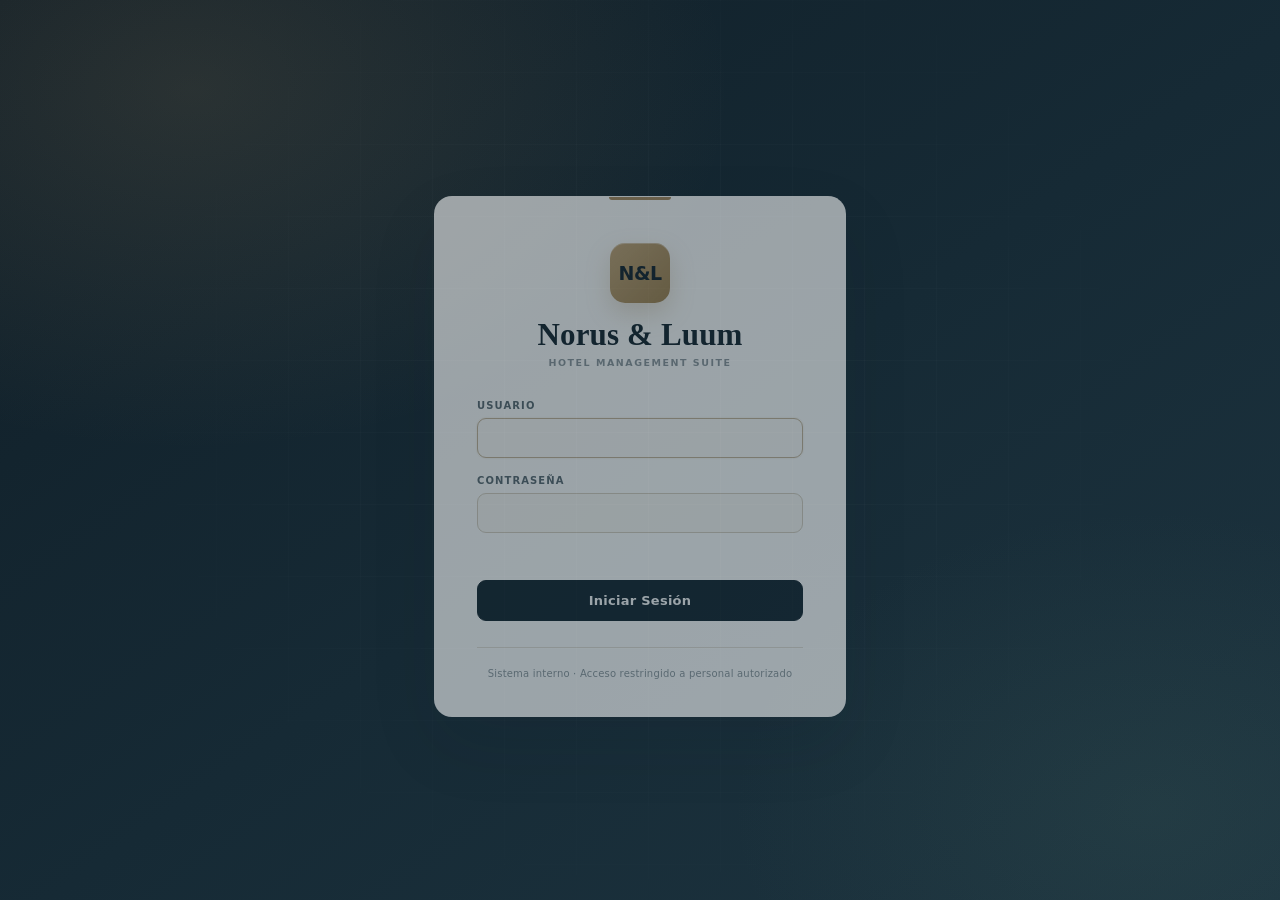
==== commit 6e04ae43: "CRUD: buscador dedicado por numero de habitacion en la base" ====
--- a/index.html
+++ b/index.html
@@ -123,6 +123,17 @@
             <button class="btn btn-primary" type="button" id="dataAlertUpload">Importar datos</button>
         </div>
 
+        <div class="demo-alert" id="demoAlert" role="status" hidden>
+            <div class="demo-alert-text">
+                <strong>Datos de demostración activos</strong>
+                <span id="demoAlertDetalle">Reservas reales (CC BY 4.0) y referencias INE-EMAT; capacidad de referencia declarada.</span>
+            </div>
+            <div class="demo-alert-actions">
+                <button class="btn btn-ghost" type="button" id="demoRecargar" hidden>Recargar demo</button>
+                <button class="btn btn-ghost" type="button" id="demoBorrar" hidden>Borrar datos demo</button>
+            </div>
+        </div>
+
         <!-- ===== VIEW: RESUMEN ===== -->
         <section class="view active" id="view-resumen">
             <div class="kpi-grid" id="kpiResumen"></div>
@@ -426,14 +437,33 @@
                     <option value="anio">Año</option>
                 </select>
                 <button class="btn btn-ghost" id="marketRefresh" type="button"><svg viewBox="0 0 24 24" fill="none" stroke="currentColor" stroke-width="1.8" stroke-linecap="round" stroke-linejoin="round" aria-hidden="true"><path d="M20 11a8 8 0 1 0-2.3 5.6"/><path d="M20 4v7h-7"/></svg><span>Actualizar comparación</span></button>
-                <button class="btn btn-ghost" id="marketPublicRefresh" type="button" title="Sincroniza APIs públicas sin clave: EA Hospitality Pulse y Apartments Zürich"><svg viewBox="0 0 24 24" fill="none" stroke="currentColor" stroke-width="1.8" stroke-linecap="round" stroke-linejoin="round" aria-hidden="true"><path d="M12 3v12"/><path d="M7 10l5 5 5-5"/><path d="M4 21h16"/></svg><span>Sincronizar API pública</span></button>
-            </div>
+                <button class="btn btn-ghost" id="marketPublicRefresh" type="button" title="Sincroniza fuentes públicas sin clave: INE-EMAT (Chile) y, si se habilitan, EA Hospitality Pulse y Apartments Zürich"><svg viewBox="0 0 24 24" fill="none" stroke="currentColor" stroke-width="1.8" stroke-linecap="round" stroke-linejoin="round" aria-hidden="true"><path d="M12 3v12"/><path d="M7 10l5 5 5-5"/><path d="M4 21h16"/></svg><span>Sincronizar API pública</span></button>
+            </div>
+            <article class="card" id="marketRealtimeCard">
+                <div class="card-head">
+                    <h3>Mercado en casi tiempo real · interno vs hoteleras externas</h3>
+                    <span class="badge" id="rtEstado">cargando…</span>
+                </div>
+                <div class="kpi-grid" id="rtKpis" aria-live="polite"></div>
+                <div class="ops-toolbar" style="margin-top:12px">
+                    <label for="rtVentana">Ventana</label>
+                    <select id="rtVentana" aria-label="Ventana del análisis en tiempo real">
+                        <option value="24h">Últimas 24 h</option>
+                        <option value="7d">Últimos 7 días</option>
+                        <option value="30d">Últimos 30 días</option>
+                    </select>
+                    <button class="btn btn-ghost" id="rtRefresh" type="button">Forzar lectura</button>
+                    <span class="ops-note" id="rtFrescura">—</span>
+                </div>
+                <div id="rtSenales" aria-live="polite" style="display:flex;flex-wrap:wrap;gap:8px;margin-top:10px"></div>
+                <p class="ops-note" id="rtNota"></p>
+            </article>
             <div class="kpi-grid" id="marketKpis" aria-live="polite"></div>
             <article class="card">
                 <div class="card-head"><h3>Hotel vs mercado hotelero</h3><span class="badge">referencias públicas</span></div>
                 <canvas id="chartMarket" height="280"></canvas>
                 <p class="ops-note" id="marketNote"></p>
-                <p class="ops-note" id="marketPublicNote">Fuentes públicas sin clave: EA Hospitality Pulse (tarifas hoteleras publicadas, USD) y Apartments Zürich (precios de larga estancia, CHF), con conversión pública a la moneda seleccionada. La sincronización es manual y registra la atribución de cada dato.</p>
+                <p class="ops-note" id="marketPublicNote">Fuente pública por defecto: INE · EMAT de Chile (ocupación, ADR y RevPAR oficiales, con URL y período). Opcionalmente, con configuración explícita: EA Hospitality Pulse (África Oriental, USD) y Apartments Zürich (Suiza, CHF). La conversión usa tipo de cambio real y cada dato conserva su atribución.</p>
             </article>
             <div class="grid-2" style="margin-top:18px">
                 <article class="card">
@@ -552,6 +582,7 @@
                 <div class="card-head">
                     <h3>Registros de la Base de Datos</h3>
                     <div class="crud-filters">
+                        <input type="text" id="crudBuscarHabitacion" placeholder="Buscar habitación (ej. 304)" aria-label="Buscar por número de habitación" maxlength="30">
                         <input type="text" id="crudBuscar" placeholder="Buscar en registros...">
                         <select id="crudFiltroCanal">
                             <option value="">Todos los canales</option>
@@ -768,7 +799,7 @@
                         <div class="dz-icon"><svg viewBox="0 0 24 24" fill="none" stroke="currentColor" stroke-width="1.6" stroke-linecap="round" stroke-linejoin="round" aria-hidden="true"><path d="M12 16V4"/><path d="M7 9l5-5 5 5"/><path d="M4 20h16"/></svg></div>
                         <p><b>Arrastra y suelta</b> tu archivo aquí</p>
                         <p class="dz-sub">o haz clic para seleccionarlo</p>
-                        <span class="dz-formats">CSV · TSV · XLSX · JSON · Máximo 10 MB y 20.000 filas</span>
+                        <span class="dz-formats">CSV · TSV · TXT · XLSX · JSON · Hasta 1 GB y 1.000.000 de filas (subida fragmentada)</span>
                     </div>
                 </div>
                 <div class="file-info" id="fileInfo" style="display:none">
--- a/css/styles.css
+++ b/css/styles.css
@@ -273,6 +273,23 @@
 .data-alert span { display: block; margin-top: 2px; font-size: 12px; line-height: 1.5; }
 .data-alert .btn { margin-left: auto; flex: none; }
 .data-alert[hidden] { display: none; }
+
+/* Aviso persistente de datos de demostración */
+.demo-alert {
+    display: flex; align-items: center; gap: 16px; flex-wrap: wrap;
+    margin: 14px 30px 0;
+    padding: 12px 18px;
+    background: #eef4f1;
+    border: 1px solid #cfe0d8;
+    border-left: 3px solid var(--teal, #4f7466);
+    border-radius: 10px;
+    color: #35564a;
+}
+.demo-alert-text { flex: 1 1 320px; }
+.demo-alert strong { display: block; font-size: 13px; letter-spacing: .01em; }
+.demo-alert span { display: block; margin-top: 2px; font-size: 12px; line-height: 1.5; }
+.demo-alert-actions { display: flex; gap: 8px; flex: none; }
+.demo-alert[hidden] { display: none; }
 
 /* ===== KPI ===== */
 .kpi-grid { display: grid; grid-template-columns: repeat(auto-fit, minmax(224px, 1fr)); gap: 18px; margin-bottom: 24px; }
@@ -560,7 +577,7 @@
 @page { size: Letter; margin: 12mm; }
 @media print {
     body { background: #fff !important; }
-    .sidebar, .topbar, .modal-overlay, .toast, .menu-toggle, .btn, .user-badge, .crud-actions, .data-alert { display: none !important; }
+    .sidebar, .topbar, .modal-overlay, .toast, .menu-toggle, .btn, .user-badge, .crud-actions, .data-alert, .demo-alert { display: none !important; }
     .main { margin: 0 !important; padding: 0 !important; }
     .view { padding: 0 !important; }
     .view.active { display: block !important; }
@@ -756,7 +773,7 @@
     .grid-3 { grid-template-columns: 1fr; }
     .topbar { padding: 14px 18px; }
     .view { padding: 22px 18px 34px; }
-    .data-alert { margin: 18px 18px 0; }
+    .data-alert, .demo-alert { margin: 18px 18px 0; }
     .topbar-actions .btn-export { padding: 0 11px; gap: 0; }
     .topbar-actions .btn-export span { display: none; }
     .topbar-title h2 { font-size: 21px; }
@@ -775,7 +792,7 @@
     .btn-logout { padding: 7px 10px; }
     .topbar-actions .btn-upload { width: 36px; padding: 0; }
     .topbar-actions .btn-upload span { display: none; }
-    .data-alert { flex-direction: column; align-items: flex-start; }
+    .data-alert, .demo-alert { flex-direction: column; align-items: flex-start; }
     .data-alert .btn { margin-left: 0; }
 }
 @media (max-width: 430px) {
